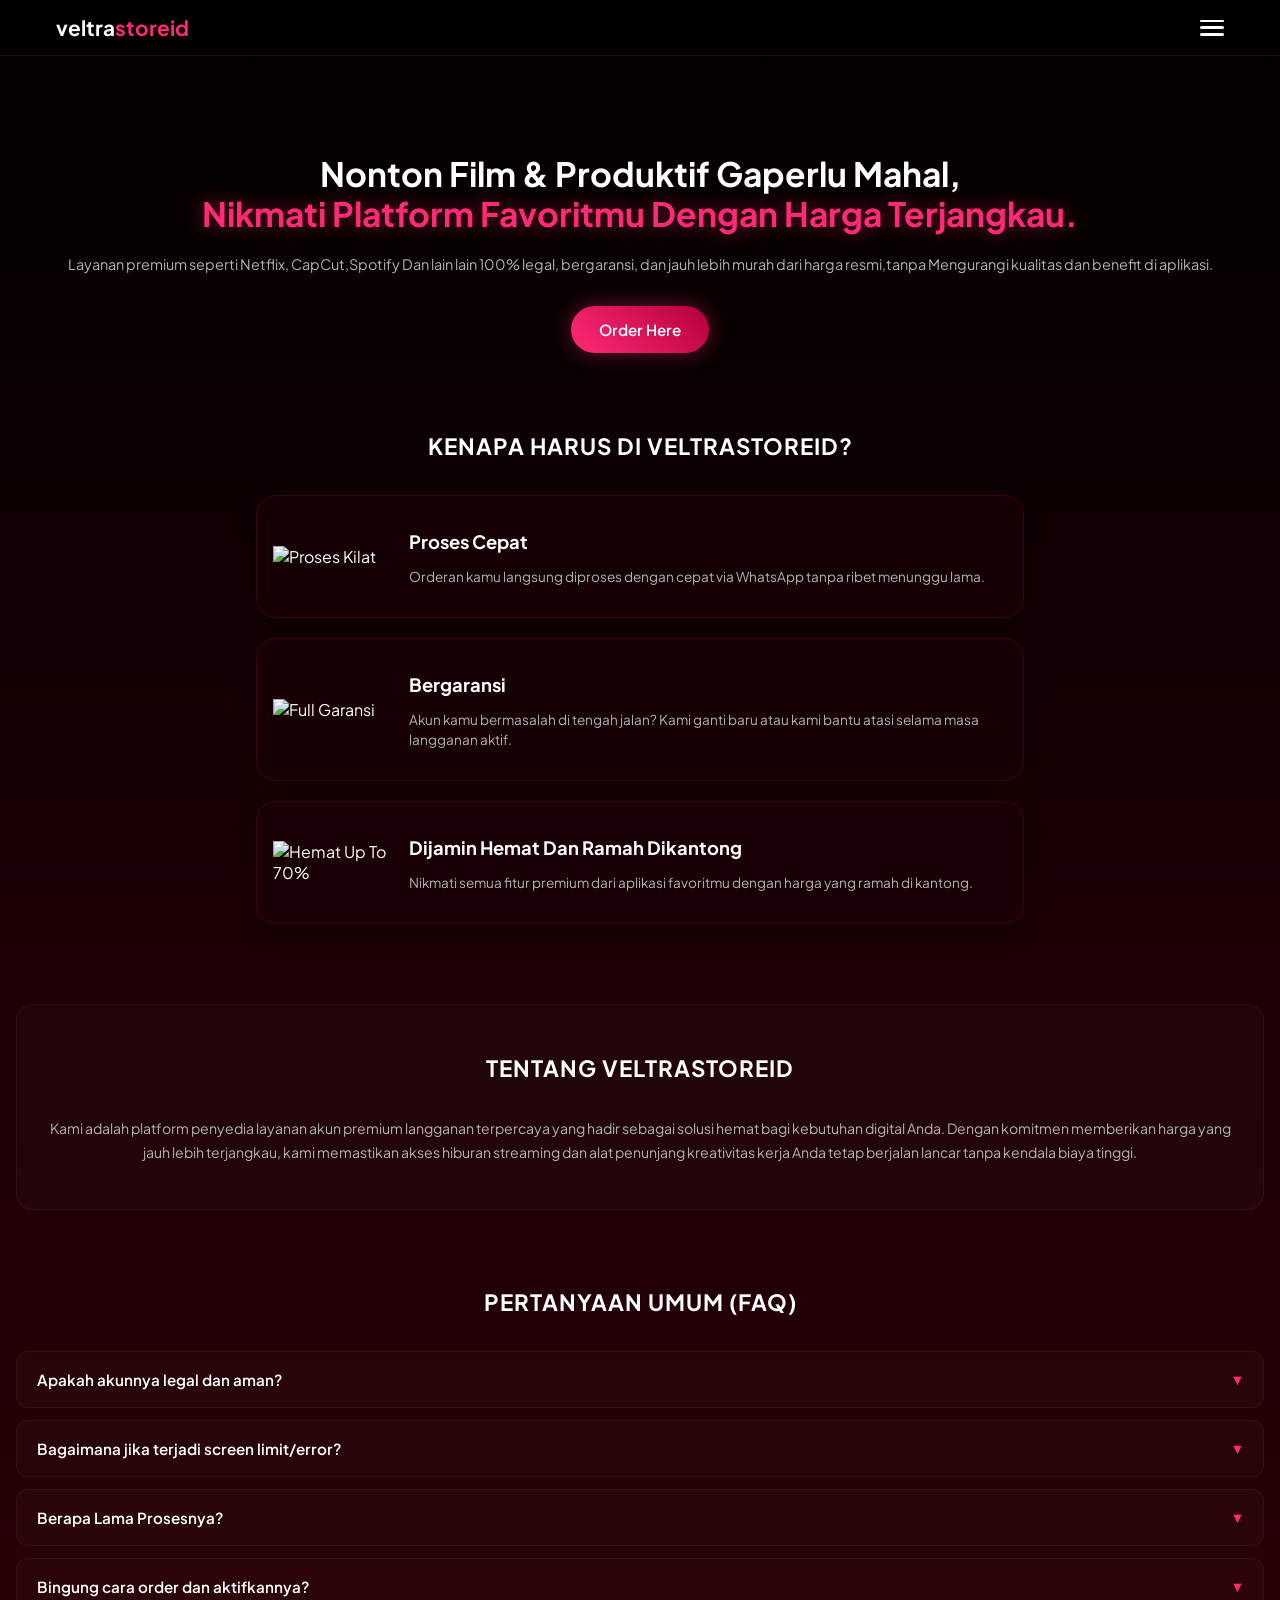
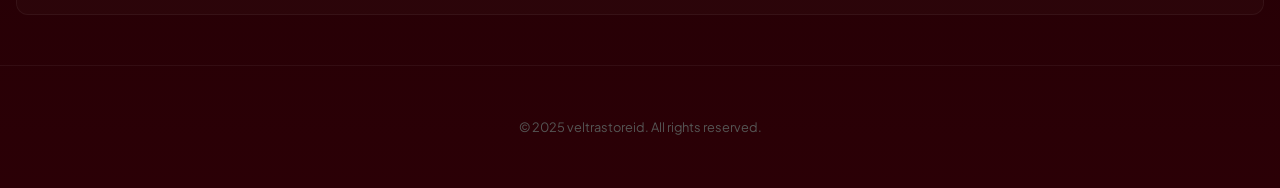
==== index.html @ 59dd5813 "Add anti-blank styles and update script version Added CSS styles to prevent blank elements and updat" ====
<!DOCTYPE html>
<html lang="id">
<head>
    <meta charset="UTF-8">
    <meta name="viewport" content="width=device-width, initial-scale=1.0, maximum-scale=1.0, user-scalable=no">
    <title>Veltrastoreid - Layanan Premium Terjangkau</title>
    <!-- Font Modern -->
    <link rel="preconnect" href="https://fonts.googleapis.com">
    <link rel="preconnect" href="https://fonts.gstatic.com" crossorigin>
    <link href="https://fonts.googleapis.com/css2?family=Plus+Jakarta+Sans:wght@400;600;700&display=swap" rel="stylesheet">
    <link rel="stylesheet" href="style.css">
<style>
    /* ANTI BLANK PERMANEN */
    .scroll-reveal, .fade-in, .fade-up {
        opacity: 1 !important;
        transform: none !important;
        visibility: visible !important;
    }
</style>
</head>
<body>

    <!-- NAVBAR -->
    <nav class="navbar">
        <div class="nav-container">
            <a href="index.html" class="logo">veltra<span>storeid</span></a>
            
            <!-- Tombol Hamburger 3 Garis -->
            <div class="hamburger click-target" id="hamburgerMenu">
                <span></span>
                <span></span>
                <span></span>
            </div>
            
            <!-- Menu Dropdown CS (Kecil/Compact Melayang di Kanan) -->
            <div class="nav-dropdown-compact" id="navDropdown">
                <a href="https://wa.me/6285166497792" target="_blank" class="btn-compact wa click-target">
                    <svg viewBox="0 0 24 24"><path d="M.057 24l1.687-6.163c-1.041-1.804-1.588-3.849-1.587-5.946C.06 5.348 5.397.01 12.008.01c3.202.001 6.212 1.246 8.477 3.514 2.266 2.268 3.507 5.28 3.505 8.484-.004 6.657-5.34 11.997-11.953 11.997-2.005-.001-3.973-.502-5.713-1.457L0 24zm6.59-4.846c1.6.95 3.498 1.451 5.438 1.453 5.494 0 9.961-4.47 9.964-9.97.001-2.665-1.033-5.171-2.913-7.054C17.256 1.749 14.748 .713 12.004.713 6.507.713 2.04 5.183 2.038 10.684c-.001 1.992.521 3.941 1.512 5.669l-.976 3.564 3.654-.959zm11.751-7.7c-.295-.149-1.748-.865-2.013-.962-.266-.096-.459-.145-.653.149-.193.295-.749.962-.918 1.156-.17.193-.339.216-.634.068-.295-.149-1.247-.459-2.376-1.466-.879-.785-1.472-1.753-1.644-2.049-.173-.296-.018-.456.13-.603.133-.132.295-.346.443-.519.147-.173.197-.296.296-.494.099-.198.05-.371-.025-.519-.074-.149-.653-1.574-.894-2.152-.235-.565-.475-.489-.653-.498-.168-.008-.362-.01-.555-.01-.193 0-.507.072-.772.361-.266.295-1.014.992-1.014 2.422 0 1.43 1.039 2.816 1.185 3.014.147.198 2.046 3.125 4.957 4.381.692.299 1.233.478 1.654.612.697.222 1.332.19 1.833.115.559-.083 1.748-.713 1.992-1.402.244-.689.244-1.279.172-1.402-.072-.123-.266-.197-.561-.346z"/></svg>
                    WhatsApp
                </a>
                <a href="https://www.instagram.com/veltrastoreid?igsh=MWxraDlvbjBsdXlrOA==" target="_blank" class="btn-compact ig click-target">
                    <svg viewBox="0 0 24 24"><path d="M12 2.163c3.204 0 3.584.012 4.85.07 3.252.148 4.771 1.691 4.919 4.919.058 1.265.069 1.645.069 4.849 0 3.205-.012 3.584-.069 4.849-.149 3.225-1.664 4.771-4.919 4.919-1.266.058-1.644.07-4.85.07-3.204 0-3.584-.012-4.849-.07-3.26-.149-4.771-1.699-4.919-4.92-.058-1.265-.07-1.644-.07-4.849 0-3.204.013-3.583.07-4.849.149-3.227 1.664-4.771 4.919-4.919 1.266-.057 1.645-.069 4.849-.069zM12 0C8.741 0 8.333.014 7.053.072 2.695.272.273 2.69.073 7.051.014 8.333 0 8.741 0 12c0 3.259.014 3.668.072 4.948.2 4.358 2.618 6.78 6.98 6.98 1.281.058 1.689.072 4.948.072 3.259 0 3.668-.014 4.948-.072 4.354-.2 6.782-2.618 6.979-6.98.059-1.28.073-1.689.073-4.948 0-3.259-.014-3.667-.072-4.947-.196-4.354-2.617-6.78-6.979-6.98C15.668.014 15.259 0 12 0zm0 5.838a6.162 6.162 0 100 12.324 6.162 6.162 0 000-12.324zM12 16a4 4 0 110-8 4 4 0 010 8zm6.406-11.845a1.44 1.44 0 100 2.881 1.44 1.44 0 000-2.881z"/></svg>
                    Instagram
                </a>
            </div>
        </div>
    </nav>

    <!-- HERO SECTION -->
    <header class="hero">
        <div class="hero-content">
            <h1 class="fade-in">Nonton Film & Produktif Gaperlu Mahal, <br><span>Nikmati Platform Favoritmu Dengan Harga Terjangkau.</span></h1>
            <p class="fade-in delay-1">Layanan premium seperti Netflix, CapCut,Spotify Dan lain lain 100% legal, bergaransi, dan jauh lebih murah dari harga resmi,tanpa Mengurangi kualitas dan benefit di aplikasi.</p>
            <a href="produk.html" class="btn-main click-target fade-in delay-2">Order Here</a>
        </div>
    </header>

    <!-- KEUNGGULAN SECTION -->
    <section id="keunggulan" class="features">
        <h2 class="section-title scroll-reveal reveal-top">Kenapa Harus di Veltrastoreid?</h2>
        <div class="features-grid">
            
            <!-- Card 1 (Proses Cepat) -->
            <div class="feature-card click-target scroll-reveal reveal-left">
                <div class="chibi-image">
                    <img src="https://i.ibb.co.com/1tBwycbR/30b09a5f-5f31-490d-9d8d-94c8f3c0b8ba-removalai-preview.png" alt="Proses Kilat">
                </div>
                <div class="card-text">
                    <h3>Proses Cepat</h3>
                    <p>Orderan kamu langsung diproses dengan cepat via WhatsApp tanpa ribet menunggu lama.</p>
                </div>
            </div>

            <!-- Card 2 (Full Garansi) -->
            <div class="feature-card click-target scroll-reveal reveal-bottom">
                <div class="chibi-image">
                    <img src="https://i.ibb.co.com/0VcyVdDN/3d8bb647-573c-45cb-8515-5fc93319915c-removalai-preview.png" alt="Full Garansi">
                </div>
                <div class="card-text">
                    <h3>Bergaransi</h3>
                    <p>Akun kamu bermasalah di tengah jalan? Kami ganti baru atau kami bantu atasi selama masa langganan aktif.</p>
                </div>
            </div>

            <!-- Card 3 (Hemat) -->
            <div class="feature-card click-target scroll-reveal reveal-right">
                <div class="chibi-image">
                    <img src="https://i.ibb.co.com/dJX0DbKF/47b8770c-7f03-49d0-a791-cc8307ee0be7-removalai-preview.png" alt="Hemat Up To 70%">
                </div>
                <div class="card-text">
                    <h3>Dijamin Hemat Dan Ramah Dikantong</h3>
                    <p>Nikmati semua fitur premium dari aplikasi favoritmu dengan harga yang ramah di kantong.</p>
                </div>
            </div>

        </div>
    </section>

    <!-- TENTANG KAMI SECTION -->
    <section id="tentang" class="about-section scroll-reveal reveal-bottom">
        <div class="about-card">
            <h2 class="section-title">Tentang Veltrastoreid</h2>
            <p>Kami adalah platform penyedia layanan akun premium langganan terpercaya yang hadir sebagai solusi hemat bagi kebutuhan digital Anda. Dengan komitmen memberikan harga yang jauh lebih terjangkau, kami memastikan akses hiburan streaming dan alat penunjang kreativitas kerja Anda tetap berjalan lancar tanpa kendala biaya tinggi.</p>
        </div>
    </section>

    <!-- FAQ SECTION -->
    <section id="faq" class="faq-section">
        <h2 class="section-title scroll-reveal reveal-top">Pertanyaan Umum (FAQ)</h2>
        <div class="faq-container">
            
            <!-- FAQ 1 -->
            <div class="faq-item click-target scroll-reveal reveal-left">
                <div class="faq-question">
                    <span>Apakah akunnya legal dan aman?</span>
                    <span class="arrow">▼</span>
                </div>
                <div class="faq-answer">
                    <p>Ya, semua akun yang kami jual 100% legal, resmi, dan aman digunakan pada semua jenis perangkat kamu.</p>
                </div>
            </div>

            <!-- FAQ 2 -->
            <div class="faq-item click-target scroll-reveal reveal-right">
                <div class="faq-question">
                    <span>Bagaimana jika terjadi screen limit/error?</span>
                    <span class="arrow">▼</span>
                </div>
                <div class="faq-answer">
                    <p>Kamu tinggal hubungi CS via WhatsApp kami, tim kami akan langsung merespon untuk memperbaiki atau memberikan opsi ganti akun baru.</p>
                </div>
            </div>

            <!-- FAQ 3 (TAMBAHAN BARU) -->
            <div class="faq-item click-target scroll-reveal reveal-left">
                <div class="faq-question">
                    <span>Berapa Lama Prosesnya?</span>
                    <span class="arrow">▼</span>
                </div>
                <div class="faq-answer">
                    <p>Proses orderan sangat cepat, biasanya hanya memakan waktu 1-10 menit saja setelah pembayaran terkonfirmasi oleh admin kami.</p>
                </div>
            </div>

            <!-- FAQ 4 (TAMBAHAN BARU) -->
            <div class="faq-item click-target scroll-reveal reveal-right">
                <div class="faq-question">
                    <span>Bingung cara order dan aktifkannya?</span>
                    <span class="arrow">▼</span>
                </div>
                <div class="faq-answer">
                    <p>tenang akan kami bantu ajarkan cara login sampai kamu bisa nikmatin aplikasinya dengan lancar.</p>
                </div>
            </div>

        </div>
    </section>


    <!-- FOOTER -->
    <footer>
        <p>&copy; 2025 veltrastoreid. All rights reserved.</p>
    </footer>

    <script type="module" src="app.js?v=100"></script>

</body>
</html>
---- style.css ----
/* RESET STANDAR & PENGUNCI LAYAR HP */
html, body {
    margin: 0;
    padding: 0;
    width: 100%;
    max-width: 100%;
    overflow-x: hidden; 
    position: relative;
    box-sizing: border-box;
    font-family: 'Plus Jakarta Sans', sans-serif;
    scroll-behavior: smooth;
    -webkit-tap-highlight-color: transparent;
}

* {
    box-sizing: inherit;
}

body {
    background: linear-gradient(to bottom, #000000 0%, #1a0004 50%, #2b0006 100%);
    color: #ffffff;
    min-height: 100vh;
}

/* NAVBAR */
.navbar {
    position: fixed;
    top: 0;
    left: 0;
    width: 100%;
    z-index: 1000;
    background: rgba(0, 0, 0, 0.8);
    backdrop-filter: blur(12px);
    -webkit-backdrop-filter: blur(12px);
    border-bottom: 1px solid rgba(255, 42, 117, 0.15);
}

.nav-container {
    width: 100%;
    max-width: 1200px;
    margin: 0 auto;
    padding: 14px 16px;
    display: flex;
    justify-content: space-between;
    align-items: center;
    position: relative;
}

.logo {
    font-size: 1.3rem;
    font-weight: 700;
    color: #ffffff;
    text-decoration: none;
    text-transform: lowercase;
}

.logo span {
    color: #ff2a75;
}

/* TOMBOL HAMBURGER */
.hamburger {
    display: flex;
    flex-direction: column;
    justify-content: space-between;
    width: 24px;
    height: 16px;
    cursor: pointer;
}

.hamburger span {
    display: block;
    width: 100%;
    height: 2.5px;
    background-color: #ffffff;
    border-radius: 2px;
    transition: transform 0.3s ease, opacity 0.3s ease, background-color 0.3s ease;
}

.hamburger.active span:nth-child(1) {
    transform: translateY(6.5px) rotate(45deg);
    background-color: #ff2a75;
}

.hamburger.active span:nth-child(2) {
    opacity: 0;
}

.hamburger.active span:nth-child(3) {
    transform: translateY(-6.5px) rotate(-45deg);
    background-color: #ff2a75;
}

/* MENU COMPACT */
.nav-dropdown-compact {
    position: absolute;
    top: 55px; 
    right: 16px;
    background: rgba(20, 0, 5, 0.95);
    backdrop-filter: blur(8px);
    border: 1px solid rgba(255, 42, 117, 0.3);
    border-radius: 12px;
    padding: 12px;
    display: flex;
    flex-direction: column;
    gap: 10px;
    min-width: 150px;
    box-shadow: 0 10px 25px rgba(0, 0, 0, 0.5);
    opacity: 0;
    visibility: hidden;
    transform: translateY(-10px);
    transition: all 0.3s cubic-bezier(0.25, 1, 0.5, 1);
}

.nav-dropdown-compact.open {
    opacity: 1;
    visibility: visible;
    transform: translateY(0);
}

.btn-compact {
    display: flex;
    align-items: center;
    gap: 8px;
    padding: 10px 12px;
    border-radius: 8px;
    color: white;
    text-decoration: none;
    font-size: 0.85rem;
    font-weight: 700;
}

.btn-compact svg { width: 16px; height: 16px; fill: currentColor; }
.btn-compact.wa { background: #25d366; }
.btn-compact.ig { background: linear-gradient(45deg, #f09433 0%, #e6683c 25%, #dc2743 50%, #cc2366 75%, #bc1888 100%); }

/* KLIK EFEK */
.click-target {
    transition: transform 0.1s cubic-bezier(0.175, 0.885, 0.32, 1.275);
}
.click-target:active {
    transform: scale(0.95) !important;
}

/* HERO SECTION */
.hero {
    padding: 130px 20px 40px 20px;
    text-align: center;
    width: 100%;
}

.hero h1 {
    font-size: 2.1rem;
    line-height: 1.2;
    margin-bottom: 20px;
}

.hero h1 span {
    color: #ff2a75;
    text-shadow: 0 0 20px rgba(255, 42, 117, 0.5);
}

.hero p {
    color: #b3b3b3;
    font-size: 0.9rem;
    line-height: 1.6;
    margin-bottom: 30px;
}

.btn-main {
    display: inline-block;
    background: linear-gradient(45deg, #ff2a75, #b3003b);
    color: white;
    padding: 14px 28px;
    border-radius: 30px;
    text-decoration: none;
    font-weight: 600;
    font-size: 0.95rem;
    box-shadow: 0 0 20px rgba(255, 42, 117, 0.4);
    animation: pulse 2s infinite;
}

/* ========================================================
   REVISI CARD (GAMBAR TERKUNCI UKURANNYA KIRI-KANAN RAPI) 
   ======================================================== */
.features {
    padding: 20px 16px 40px 16px;
    width: 100%;
    max-width: 800px;
    margin: 0 auto;
}

.section-title {
    text-align: center;
    font-size: 1.4rem;
    margin-bottom: 35px;
    text-transform: uppercase;
    letter-spacing: 1px;
}

.features-grid {
    display: flex;
    flex-direction: column;
    gap: 20px;
    width: 100%;
}

.feature-card {
    background: rgba(25, 0, 5, 0.6); 
    border: 1px solid rgba(255, 42, 117, 0.15);
    border-radius: 20px;
    padding: 16px;
    display: flex;
    flex-direction: row !important; /* Paksa posisi tetap kiri-kanan walau layar kecil */
    align-items: center;
    justify-content: flex-start;
    gap: 16px; 
    box-shadow: 0 8px 20px rgba(0, 0, 0, 0.3);
    width: 100%;
}

/* Kunci ukuran gambar agar tidak membesar / memenuhi layar */
.chibi-image {
    width: 120px; 
    min-width: 120px; /* Cegah mengecil */
    flex-shrink: 0; /* Pastikan ruang gambar tidak direbut teks */
    display: flex;
    align-items: center;
    justify-content: center;
}

.chibi-image img {
    width: 100%;
    height: auto;
    max-height: 140px; /* Batasi maksimal tinggi gambar */
    object-fit: contain; 
}

/* Teks mengisi sisa ruang di sebelah kanan */
.card-text {
    flex: 1;
    text-align: left; 
}

.card-text h3 {
    font-size: 1.15rem;
    margin-bottom: 6px;
    color: #ffffff;
}

.card-text p {
    color: #b3b3b3;
    font-size: 0.85rem;
    line-height: 1.5;
}

/* TENTANG KAMI SECTION */
.about-section {
    padding: 40px 16px;
    width: 100%;
}

.about-card {
    background: rgba(255, 255, 255, 0.02);
    border: 1px solid rgba(255, 255, 255, 0.05);
    padding: 30px 20px;
    border-radius: 16px;
    text-align: center;
}

.about-card p {
    color: #b3b3b3;
    font-size: 0.88rem;
    line-height: 1.7;
}

/* FAQ SECTION */
.faq-section {
    padding: 20px 16px 50px 16px;
    width: 100%;
}

.faq-container {
    display: flex;
    flex-direction: column;
    gap: 12px;
}

.faq-item {
    background: rgba(255, 255, 255, 0.02);
    border: 1px solid rgba(255, 255, 255, 0.05);
    border-radius: 12px;
    overflow: hidden;
}

.faq-question {
    padding: 18px 20px;
    display: flex;
    justify-content: space-between;
    align-items: center;
    font-weight: 600;
    font-size: 0.95rem;
}

.faq-question .arrow {
    font-size: 0.7rem;
    color: #ff2a75;
    transition: transform 0.3s ease;
}

.faq-answer {
    max-height: 0;
    overflow: hidden;
    transition: max-height 0.3s ease-out;
}

.faq-answer p {
    padding: 0 20px 18px 20px;
    color: #b3b3b3;
    font-size: 0.88rem;
    line-height: 1.5;
}

.faq-item.active-faq .faq-answer {
    max-height: 200px;
}

.faq-item.active-faq .arrow {
    transform: rotate(180deg);
}

/* FOOTER */
footer {
    text-align: center;
    padding: 40px 20px;
    color: #555555;
    font-size: 0.8rem;
    border-top: 1px solid rgba(255, 255, 255, 0.05);
}

/* ANIMASI PULSE */
@keyframes pulse {
    0% { box-shadow: 0 0 0 0 rgba(255, 42, 117, 0.4); }
    70% { box-shadow: 0 0 0 12px rgba(255, 42, 117, 0); }
    100% { box-shadow: 0 0 0 0 rgba(255, 42, 117, 0); }
}

/* FADE IN HERO */
.fade-in {
    animation: fadeInUp 0.8s ease forwards;
    opacity: 0;
    transform: translateY(20px);
}
.delay-1 { animation-delay: 0.15s; }
.delay-2 { animation-delay: 0.3s; }

@keyframes fadeInUp {
    to { opacity: 1; transform: translateY(0); }
}

/* SISTEM REVEAL ANIMASI GESER */
.scroll-reveal {
    opacity: 0;
    transition: opacity 0.5s cubic-bezier(0.25, 1, 0.5, 1), transform 0.5s cubic-bezier(0.25, 1, 0.5, 1);
    will-change: transform, opacity;
}

.reveal-left { transform: translateX(-40px); }
.reveal-right { transform: translateX(40px); }
.reveal-bottom { transform: translateY(40px); }
.reveal-top { transform: translateY(-40px); }

.scroll-reveal.appear {
    opacity: 1;
    transform: translate(0, 0);
}

/* ========================================================
   RESPONSIVITAS UNTUK HP DENGAN LAYAR SANGAT KECIL
   ======================================================== */
@media (max-width: 480px) {
    .feature-card {
        padding: 14px 12px;
        gap: 12px; /* Rapatkan sedikit ruang antar foto dan teks */
    }
    
    .chibi-image {
        width: 100px; /* Foto sedikit dikecilkan di HP */
        min-width: 100px;
    }

    .card-text h3 {
        font-size: 1.05rem; /* Judul sedikit disesuaikan */
    }
    
    .card-text p {
        font-size: 0.8rem; /* Teks disesuaikan agar tidak sumpek */
    }
}
/* ========================================================
   CSS BARU KHUSUS HALAMAN PRODUK (PRODUK.HTML)
   ======================================================== */

.produk-page { padding-top: 80px; }

/* HEADER KATALOG */
.katalog-header { text-align: center; padding: 20px 16px 10px 16px; }
.katalog-header h1 { font-size: 1.8rem; color: #ff2a75; text-transform: uppercase; letter-spacing: 1px; }
.katalog-header p { color: #b3b3b3; font-size: 0.9rem; margin-top: 5px; }

/* SEARCH BAR */
.filter-section { padding: 16px; max-width: 800px; margin: 0 auto; }
.search-box { 
    background: rgba(255, 255, 255, 0.05); 
    border: 1px solid rgba(255, 42, 117, 0.3);
    border-radius: 30px; display: flex; align-items: center; 
    padding: 10px 16px; margin-bottom: 15px; 
    transition: box-shadow 0.3s;
}
.search-box:focus-within { box-shadow: 0 0 15px rgba(255, 42, 117, 0.4); }
.search-icon { margin-right: 10px; font-size: 1rem; }
.search-box input {
    background: transparent; border: none; color: white;
    width: 100%; outline: none; font-size: 0.95rem; font-family: inherit;
}

/* CATEGORY PILLS (GESER HORIZONTAL) */
.category-pills {
    display: flex; gap: 10px; overflow-x: auto; 
    padding-bottom: 5px; 
    -ms-overflow-style: none; scrollbar-width: none; 
}
.category-pills::-webkit-scrollbar { display: none; }
.pill {
    background: rgba(255, 255, 255, 0.05); border: 1px solid rgba(255, 255, 255, 0.1);
    color: #b3b3b3; padding: 8px 16px; border-radius: 20px;
    white-space: nowrap; font-size: 0.85rem; font-weight: 600; cursor: pointer;
}
.pill.active { background: #ff2a75; color: white; border-color: #ff2a75; }

/* PRODUCT GRID (2 KOLOM RAPI) */
.product-container { padding: 10px 16px 50px 16px; max-width: 800px; margin: 0 auto; }
.product-grid { display: grid; grid-template-columns: repeat(2, 1fr); gap: 12px; }

/* KARTU PRODUK */
.product-card {
    background: rgba(20, 0, 5, 0.6);
    border: 1px solid rgba(255, 42, 117, 0.15);
    border-radius: 16px; padding: 16px 12px;
    display: flex; flex-direction: column; align-items: center; text-align: center;
    box-shadow: 0 4px 15px rgba(0,0,0,0.3);
}
.product-logo {
    width: 60px; height: 60px; object-fit: contain;
    margin-bottom: 12px; border-radius: 12px;
}
.product-card h3 { font-size: 1rem; margin-bottom: 8px; color: white; }
.price { font-size: 0.85rem; font-weight: 700; color: #ff2a75; margin-bottom: 12px; }
.btn-pilih {
    background: rgba(255, 42, 117, 0.15); color: #ff2a75;
    border: 1px solid #ff2a75; border-radius: 8px;
    padding: 8px 12px; font-size: 0.8rem; font-weight: 600; width: 100%;
}

/* POP-UP MODAL CHECKOUT */
.modal-overlay {
    position: fixed; top: 0; left: 0; width: 100%; height: 100%;
    background: rgba(0, 0, 0, 0.7); backdrop-filter: blur(5px);
    z-index: 2000; display: flex; align-items: flex-end;
    opacity: 0; visibility: hidden; transition: all 0.3s ease;
}
.modal-overlay.show { opacity: 1; visibility: visible; }
.modal-content {
    background: #1a0004; width: 100%; max-height: 85vh;
    border-radius: 24px 24px 0 0; padding: 24px 20px;
    border-top: 1px solid #ff2a75; overflow-y: auto;
    transform: translateY(100%); transition: transform 0.4s cubic-bezier(0.2, 0.8, 0.2, 1);
}
.modal-overlay.show .modal-content { transform: translateY(0); }

.modal-header { display: flex; justify-content: space-between; align-items: center; margin-bottom: 20px; border-bottom: 1px solid rgba(255, 255, 255, 0.1); padding-bottom: 15px; }
.modal-header h3 { font-size: 1.2rem; color: #ff2a75; }
.close-modal { font-size: 1.8rem; line-height: 1; cursor: pointer; color: #b3b3b3; }

.form-group { margin-bottom: 20px; }
.form-group label { display: block; font-size: 0.9rem; font-weight: 600; margin-bottom: 10px; color: white; }

/* VARIAN LIST (MODAL) */
.variant-list { display: flex; flex-direction: column; gap: 10px; }
.variant-card {
    display: flex; justify-content: space-between; align-items: center;
    background: rgba(255, 255, 255, 0.05); border: 1px solid rgba(255, 255, 255, 0.1);
    padding: 12px 16px; border-radius: 12px; cursor: pointer; transition: all 0.2s;
}
.variant-card:has(input:checked) { background: rgba(255, 42, 117, 0.1); border-color: #ff2a75; }
.variant-card input { display: none; }
.variant-name { font-size: 0.85rem; color: #b3b3b3; }
.variant-price { font-size: 0.85rem; font-weight: 700; color: white; }
.variant-card:has(input:checked) .variant-name, .variant-card:has(input:checked) .variant-price { color: #ff2a75; }

/* PAYMENT LOGO (MODAL) */
.payment-grid { display: grid; grid-template-columns: repeat(3, 1fr); gap: 10px; }
.payment-card {
    display: flex; flex-direction: column; align-items: center; justify-content: center; gap: 6px;
    background: rgba(255, 255, 255, 0.05); border: 1px solid rgba(255, 255, 255, 0.1);
    padding: 10px; border-radius: 12px; cursor: pointer;
}
.payment-card img { width: 35px; height: 35px; object-fit: contain; border-radius: 6px; }
.payment-card:has(input:checked) { background: rgba(255, 42, 117, 0.1); border-color: #ff2a75; }
.payment-card input { display: none; }
.pay-name { font-size: 0.75rem; color: #b3b3b3; font-weight: 600; }
.payment-card:has(input:checked) .pay-name { color: #ff2a75; }

.btn-checkout {
    background: #ff2a75; color: white; width: 100%; border: none;
    padding: 14px; border-radius: 12px; font-size: 1rem; font-weight: 700;
    margin-top: 10px; box-shadow: 0 4px 15px rgba(255, 42, 117, 0.4);
}
/* KOTAK INFO CARA ORDER (DI DALAM MODAL) */
.info-order-box {
    background: rgba(255, 42, 117, 0.08);
    border: 1px solid rgba(255, 42, 117, 0.25);
    border-radius: 12px;
    padding: 14px 16px;
    margin-bottom: 20px;
}
.info-order-box h4 {
    color: #ff2a75;
    font-size: 0.95rem;
    margin-bottom: 8px;
    display: flex;
    align-items: center;
    gap: 6px;
}
.info-order-box ol {
    margin-left: 18px;
    color: #b3b3b3;
    font-size: 0.85rem;
    line-height: 1.6;
}
.info-order-box ol li b {
    color: #ffffff;
}
/* =========================================
   PERBAIKAN POSISI TEKS & LOGO PEMBAYARAN
   ========================================= */
.payment-grid { 
    display: grid; 
    grid-template-columns: repeat(3, 1fr); 
    gap: 10px; 
}

.payment-card {
    display: flex !important; 
    flex-direction: row !important; /* Buat logo dan teks menyamping */
    align-items: center !important; /* Sejajarkan rata tengah vertikal */
    justify-content: center !important; /* Posisikan ke tengah kotak */
    gap: 8px !important; /* Jarak antara logo dan teks */
    background: rgba(255, 255, 255, 0.05); 
    border: 1px solid rgba(255, 255, 255, 0.1);
    padding: 10px 5px !important; 
    border-radius: 12px; 
    cursor: pointer;
}

.payment-card img { 
    width: 28px !important; 
    height: 28px !important; 
    object-fit: contain; 
    border-radius: 4px; 
    margin: 0 !important; /* Hilangkan margin bawaan */
}

.pay-name { 
    font-size: 0.8rem !important; 
    color: #b3b3b3; 
    font-weight: 600; 
    margin: 0 !important;
    line-height: 1 !important; /* Merapikan tinggi teks */
}

/* Jika layar HP terlalu kecil, otomatis ubah jadi 2 kolom agar tidak sempit */
@media (max-width: 400px) {
    .payment-grid { 
        grid-template-columns: repeat(2, 1fr) !important; 
    }
}
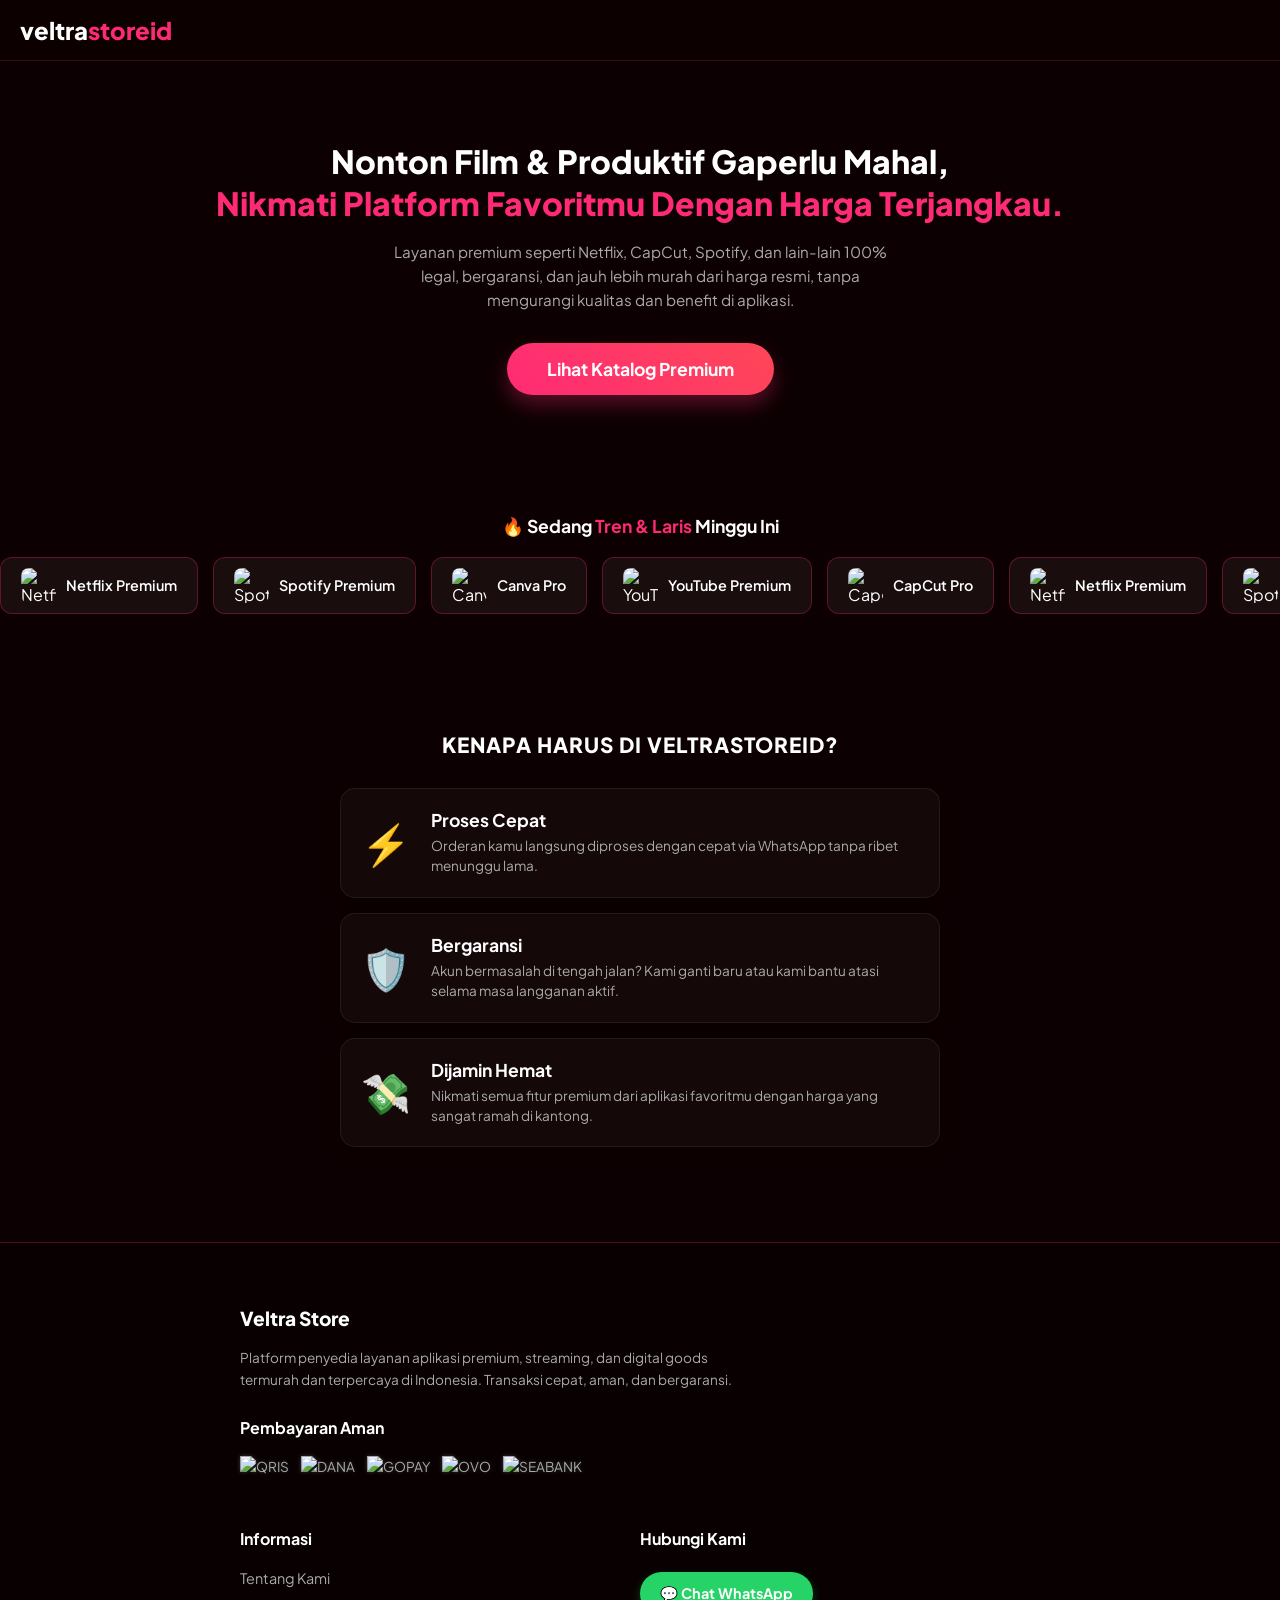
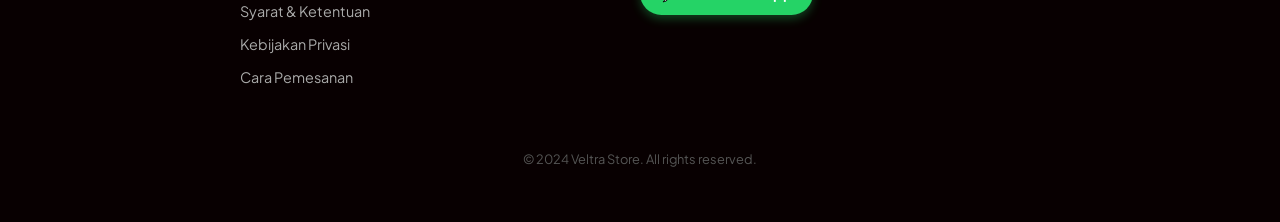
==== commit 1ed265cb: "Revamp homepage layout and styles for Veltra Store Updated the HTML structure and styles for the Vel" ====
--- a/index.html
+++ b/index.html
@@ -2,167 +2,182 @@
 <html lang="id">
 <head>
     <meta charset="UTF-8">
-    <meta name="viewport" content="width=device-width, initial-scale=1.0, maximum-scale=1.0, user-scalable=no">
-    <title>Veltrastoreid - Layanan Premium Terjangkau</title>
-    <!-- Font Modern -->
-    <link rel="preconnect" href="https://fonts.googleapis.com">
-    <link rel="preconnect" href="https://fonts.gstatic.com" crossorigin>
-    <link href="https://fonts.googleapis.com/css2?family=Plus+Jakarta+Sans:wght@400;600;700&display=swap" rel="stylesheet">
-    <link rel="stylesheet" href="style.css">
-<style>
-    /* ANTI BLANK PERMANEN */
-    .scroll-reveal, .fade-in, .fade-up {
-        opacity: 1 !important;
-        transform: none !important;
-        visibility: visible !important;
-    }
-</style>
+    <meta name="viewport" content="width=device-width, initial-scale=1.0">
+    <title>Veltra Store - Layanan Premium Termurah</title>
+    <link href="https://fonts.googleapis.com/css2?family=Plus+Jakarta+Sans:wght@400;600;700;800&display=swap" rel="stylesheet">
+    <style>
+        /* BASE STYLE */
+        body { background-color: #0d0002; color: #fff; font-family: 'Plus Jakarta Sans', sans-serif; margin: 0; padding: 0; overflow-x: hidden; }
+        
+        /* HEADER (Sama seperti halaman lain) */
+        .header-main { background: rgba(13, 0, 2, 0.8); padding: 15px 20px; display: flex; justify-content: space-between; align-items: center; position: fixed; top: 0; width: 100%; box-sizing: border-box; z-index: 1000; backdrop-filter: blur(10px); border-bottom: 1px solid rgba(255,42,117,0.2); }
+        .logo-text { font-size: 1.5rem; font-weight: 800; color: #fff; margin: 0; }
+        .logo-text span { color: #ff2a75; }
+
+        /* HERO SECTION */
+        .hero { padding: 120px 20px 60px 20px; text-align: center; }
+        .hero h1 { font-size: 2rem; margin-bottom: 15px; line-height: 1.3; font-weight: 800; }
+        .hero h1 span { color: #ff2a75; }
+        .hero p { color: #aaa; font-size: 0.95rem; margin-bottom: 30px; line-height: 1.6; max-width: 500px; margin-left: auto; margin-right: auto; }
+        .btn-order { background: linear-gradient(45deg, #ff2a75, #ff4757); color: white; border: none; padding: 15px 40px; border-radius: 30px; font-weight: bold; font-size: 1.1rem; cursor: pointer; text-decoration: none; display: inline-block; box-shadow: 0 10px 20px rgba(255, 42, 117, 0.3); transition: 0.3s; }
+        .btn-order:hover { transform: translateY(-3px); box-shadow: 0 15px 25px rgba(255, 42, 117, 0.5); }
+
+        /* ANIMASI SCROLL MENU POPULER */
+        .hot-apps-section { margin: 40px 0; padding: 20px 0; overflow: hidden; position: relative; }
+        .hot-apps-title { text-align: center; font-size: 1.1rem; font-weight: 700; color: #fff; margin-bottom: 20px; }
+        .hot-apps-title span { color: #ff2a75; }
+        .marquee-wrapper { display: flex; width: max-content; animation: scroll-left 20s linear infinite; }
+        .marquee-wrapper:hover { animation-play-state: paused; }
+        .hot-card { background: rgba(255,255,255,0.05); border: 1px solid rgba(255,42,117,0.3); padding: 10px 20px; border-radius: 12px; display: flex; align-items: center; gap: 10px; margin-right: 15px; cursor: pointer; transition: 0.3s; }
+        .hot-card:hover { border-color: #ff2a75; background: rgba(255,42,117,0.1); }
+        .hot-card img { width: 35px; height: 35px; border-radius: 8px; object-fit: cover; }
+        .hot-card span { font-weight: 600; font-size: 0.9rem; white-space: nowrap; }
+
+        @keyframes scroll-left { 0% { transform: translateX(0); } 100% { transform: translateX(-50%); } }
+
+        /* FEATURES (Proses Cepat dll) */
+        .features { padding: 40px 20px; max-width: 600px; margin: 0 auto; }
+        .features-title { text-align: center; font-size: 1.3rem; font-weight: 800; margin-bottom: 30px; text-transform: uppercase; letter-spacing: 1px; }
+        .feature-card { background: rgba(255,255,255,0.03); border: 1px solid rgba(255,255,255,0.08); border-radius: 15px; padding: 20px; display: flex; align-items: center; gap: 20px; margin-bottom: 15px; box-shadow: 0 4px 15px rgba(0,0,0,0.2); }
+        .feature-icon { font-size: 2.5rem; }
+        .feature-text h3 { margin: 0 0 5px 0; font-size: 1.1rem; color: #fff; }
+        .feature-text p { margin: 0; font-size: 0.85rem; color: #aaa; line-height: 1.5; }
+
+        /* FOOTER LENGKAP */
+        .footer-new { margin-top: 40px; border-top: 1px solid rgba(255,42,117,0.3); padding: 40px 20px; font-size: 0.85rem; color: #aaa; line-height: 1.6; background: #080001; }
+        .footer-container { max-width: 800px; margin: 0 auto; }
+        .footer-new h3 { color: #fff; font-size: 1.2rem; margin-bottom: 10px; font-weight: 800; }
+        .footer-new h4 { color: #fff; font-size: 1rem; margin-top: 25px; margin-bottom: 15px; }
+        .footer-links { list-style: none; padding: 0; margin: 0; }
+        .footer-links li { margin-bottom: 10px; }
+        .footer-links a { color: #aaa; text-decoration: none; transition: 0.2s; font-size: 0.9rem; }
+        .footer-links a:hover { color: #ff2a75; padding-left: 5px; }
+        .pay-logos { display: flex; gap: 12px; flex-wrap: wrap; margin-top: 10px; align-items: center; }
+        .pay-logos img { height: 25px; object-fit: contain; filter: drop-shadow(0px 0px 2px rgba(255,255,255,0.2)); }
+        .btn-wa { display: inline-block; background: #25D366; color: #fff; padding: 10px 20px; border-radius: 25px; text-decoration: none; font-weight: bold; font-size: 0.9rem; margin-top: 5px; transition: 0.3s; box-shadow: 0 4px 10px rgba(37, 211, 102, 0.3); }
+        .btn-wa:hover { background: #20bd5a; transform: translateY(-2px); }
+
+        /* SISTEM ANIMASI MUNCUL (FADE & SCROLL) */
+        .scroll-reveal { opacity: 0; transform: translateY(30px); transition: all 0.8s ease-out; }
+        .scroll-reveal.active { opacity: 1; transform: translateY(0); }
+    </style>
 </head>
 <body>
 
-    <!-- NAVBAR -->
-    <nav class="navbar">
-        <div class="nav-container">
-            <a href="index.html" class="logo">veltra<span>storeid</span></a>
+    <!-- HEADER -->
+    <div class="header-main">
+        <h1 class="logo-text">veltra<span>storeid</span></h1>
+    </div>
+
+    <!-- HERO SECTION -->
+    <div class="hero scroll-reveal">
+        <h1>Nonton Film & Produktif Gaperlu Mahal,<br><span>Nikmati Platform Favoritmu Dengan Harga Terjangkau.</span></h1>
+        <p>Layanan premium seperti Netflix, CapCut, Spotify, dan lain-lain 100% legal, bergaransi, dan jauh lebih murah dari harga resmi, tanpa mengurangi kualitas dan benefit di aplikasi.</p>
+        <a href="produk.html" class="btn-order">Lihat Katalog Premium</a>
+    </div>
+
+    <!-- FITUR BARU: APLIKASI POPULER (ANIMASI JALAN) -->
+    <div class="hot-apps-section scroll-reveal">
+        <div class="hot-apps-title">🔥 Sedang <span>Tren & Laris</span> Minggu Ini</div>
+        
+        <!-- Marquee Berjalan -->
+        <div class="marquee-wrapper" onclick="window.location.href='produk.html'">
+            <!-- SET 1 -->
+            <div class="hot-card"><img src="https://upload.wikimedia.org/wikipedia/commons/thumb/0/08/Netflix_2015_logo.svg/799px-Netflix_2015_logo.svg.png" alt="Netflix"><span>Netflix Premium</span></div>
+            <div class="hot-card"><img src="https://upload.wikimedia.org/wikipedia/commons/thumb/1/19/Spotify_logo_without_text.svg/1024px-Spotify_logo_without_text.svg.png" alt="Spotify"><span>Spotify Premium</span></div>
+            <div class="hot-card"><img src="https://upload.wikimedia.org/wikipedia/commons/thumb/0/08/Canva_icon_2021.svg/600px-Canva_icon_2021.svg.png" alt="Canva"><span>Canva Pro</span></div>
+            <div class="hot-card"><img src="https://upload.wikimedia.org/wikipedia/commons/thumb/0/09/YouTube_full-color_icon_%282017%29.svg/1024px-YouTube_full-color_icon_%282017%29.svg.png" alt="YouTube"><span>YouTube Premium</span></div>
+            <div class="hot-card"><img src="https://play-lh.googleusercontent.com/yFzESoR5Y5-nJ4dOQEqp-Q_Uj4QcEwz8CkkRofXN9U9Kif8t4Y7yW5f8fXl9Fp6M4w" alt="Capcut"><span>CapCut Pro</span></div>
             
-            <!-- Tombol Hamburger 3 Garis -->
-            <div class="hamburger click-target" id="hamburgerMenu">
-                <span></span>
-                <span></span>
-                <span></span>
+            <!-- SET 2 (DIDUPLIKAT AGAR ANIMASI TIDAK PUTUS) -->
+            <div class="hot-card"><img src="https://upload.wikimedia.org/wikipedia/commons/thumb/0/08/Netflix_2015_logo.svg/799px-Netflix_2015_logo.svg.png" alt="Netflix"><span>Netflix Premium</span></div>
+            <div class="hot-card"><img src="https://upload.wikimedia.org/wikipedia/commons/thumb/1/19/Spotify_logo_without_text.svg/1024px-Spotify_logo_without_text.svg.png" alt="Spotify"><span>Spotify Premium</span></div>
+            <div class="hot-card"><img src="https://upload.wikimedia.org/wikipedia/commons/thumb/0/08/Canva_icon_2021.svg/600px-Canva_icon_2021.svg.png" alt="Canva"><span>Canva Pro</span></div>
+            <div class="hot-card"><img src="https://upload.wikimedia.org/wikipedia/commons/thumb/0/09/YouTube_full-color_icon_%282017%29.svg/1024px-YouTube_full-color_icon_%282017%29.svg.png" alt="YouTube"><span>YouTube Premium</span></div>
+            <div class="hot-card"><img src="https://play-lh.googleusercontent.com/yFzESoR5Y5-nJ4dOQEqp-Q_Uj4QcEwz8CkkRofXN9U9Kif8t4Y7yW5f8fXl9Fp6M4w" alt="Capcut"><span>CapCut Pro</span></div>
+        </div>
+    </div>
+
+    <!-- FITUR (KENAPA HARUS VELTRA) -->
+    <div class="features">
+        <h2 class="features-title scroll-reveal">Kenapa Harus di Veltrastoreid?</h2>
+        
+        <div class="feature-card scroll-reveal">
+            <div class="feature-icon">⚡</div>
+            <div class="feature-text">
+                <h3>Proses Cepat</h3>
+                <p>Orderan kamu langsung diproses dengan cepat via WhatsApp tanpa ribet menunggu lama.</p>
+            </div>
+        </div>
+
+        <div class="feature-card scroll-reveal">
+            <div class="feature-icon">🛡️</div>
+            <div class="feature-text">
+                <h3>Bergaransi</h3>
+                <p>Akun bermasalah di tengah jalan? Kami ganti baru atau kami bantu atasi selama masa langganan aktif.</p>
+            </div>
+        </div>
+
+        <div class="feature-card scroll-reveal">
+            <div class="feature-icon">💸</div>
+            <div class="feature-text">
+                <h3>Dijamin Hemat</h3>
+                <p>Nikmati semua fitur premium dari aplikasi favoritmu dengan harga yang sangat ramah di kantong.</p>
+            </div>
+        </div>
+    </div>
+
+    <!-- FOOTER LENGKAP -->
+    <div class="footer-new">
+        <div class="footer-container">
+            <h3>Veltra Store</h3>
+            <p style="max-width: 500px;">Platform penyedia layanan aplikasi premium, streaming, dan digital goods termurah dan terpercaya di Indonesia. Transaksi cepat, aman, dan bergaransi.</p>
+            
+            <h4>Pembayaran Aman</h4>
+            <div class="pay-logos">
+                <img src="https://encrypted-tbn0.gstatic.com/images?q=tbn:ANd9GcTHgsGAEqwXk9sE66NnDCcVNEGg8lj5ohF0WPdJnf5ydecGcqSrcNy7QWA&s" alt="QRIS">
+                <img src="https://encrypted-tbn0.gstatic.com/images?q=tbn:ANd9GcRCEJraL-KB8auJOyidvZHE7tc2nPseXKMooyq5Rq4FNw&s=10" alt="DANA">
+                <img src="https://encrypted-tbn0.gstatic.com/images?q=tbn:ANd9GcRi7F1p9qY-Zhg3852uCQeBxhP5LPWfPgZHXgswNutA7Q&s=10" alt="GOPAY">
+                <img src="https://encrypted-tbn0.gstatic.com/images?q=tbn:ANd9GcQrWA2TDsmzw-MIiHmKSJafAlsMi0irM5WjpCcnIHqkpQ&s" alt="OVO">
+                <img src="https://encrypted-tbn0.gstatic.com/images?q=tbn:ANd9GcSO8g2c0HbpIT0n7NYDyq4hyE2KQVe0lHNICs3vwvS6Ew&s=10" alt="SEABANK">
+            </div>
+
+            <div style="display: flex; justify-content: space-between; flex-wrap: wrap; margin-top: 20px;">
+                <div style="flex: 1; min-width: 150px;">
+                    <h4>Informasi</h4>
+                    <!-- 4 MENU INFORMASI -->
+                    <ul class="footer-links">
+                        <li><a href="tentang.html">Tentang Kami</a></li>
+                        <li><a href="syarat.html">Syarat & Ketentuan</a></li>
+                        <li><a href="privasi.html">Kebijakan Privasi</a></li>
+                        <li><a href="pemesanan.html">Cara Pemesanan</a></li>
+                    </ul>
+                </div>
+                
+                <div style="flex: 1; min-width: 150px;">
+                    <h4>Hubungi Kami</h4>
+                    <a href="https://wa.me/6283807394983" target="_blank" class="btn-wa">💬 Chat WhatsApp</a>
+                </div>
             </div>
             
-            <!-- Menu Dropdown CS (Kecil/Compact Melayang di Kanan) -->
-            <div class="nav-dropdown-compact" id="navDropdown">
-                <a href="https://wa.me/6285166497792" target="_blank" class="btn-compact wa click-target">
-                    <svg viewBox="0 0 24 24"><path d="M.057 24l1.687-6.163c-1.041-1.804-1.588-3.849-1.587-5.946C.06 5.348 5.397.01 12.008.01c3.202.001 6.212 1.246 8.477 3.514 2.266 2.268 3.507 5.28 3.505 8.484-.004 6.657-5.34 11.997-11.953 11.997-2.005-.001-3.973-.502-5.713-1.457L0 24zm6.59-4.846c1.6.95 3.498 1.451 5.438 1.453 5.494 0 9.961-4.47 9.964-9.97.001-2.665-1.033-5.171-2.913-7.054C17.256 1.749 14.748 .713 12.004.713 6.507.713 2.04 5.183 2.038 10.684c-.001 1.992.521 3.941 1.512 5.669l-.976 3.564 3.654-.959zm11.751-7.7c-.295-.149-1.748-.865-2.013-.962-.266-.096-.459-.145-.653.149-.193.295-.749.962-.918 1.156-.17.193-.339.216-.634.068-.295-.149-1.247-.459-2.376-1.466-.879-.785-1.472-1.753-1.644-2.049-.173-.296-.018-.456.13-.603.133-.132.295-.346.443-.519.147-.173.197-.296.296-.494.099-.198.05-.371-.025-.519-.074-.149-.653-1.574-.894-2.152-.235-.565-.475-.489-.653-.498-.168-.008-.362-.01-.555-.01-.193 0-.507.072-.772.361-.266.295-1.014.992-1.014 2.422 0 1.43 1.039 2.816 1.185 3.014.147.198 2.046 3.125 4.957 4.381.692.299 1.233.478 1.654.612.697.222 1.332.19 1.833.115.559-.083 1.748-.713 1.992-1.402.244-.689.244-1.279.172-1.402-.072-.123-.266-.197-.561-.346z"/></svg>
-                    WhatsApp
-                </a>
-                <a href="https://www.instagram.com/veltrastoreid?igsh=MWxraDlvbjBsdXlrOA==" target="_blank" class="btn-compact ig click-target">
-                    <svg viewBox="0 0 24 24"><path d="M12 2.163c3.204 0 3.584.012 4.85.07 3.252.148 4.771 1.691 4.919 4.919.058 1.265.069 1.645.069 4.849 0 3.205-.012 3.584-.069 4.849-.149 3.225-1.664 4.771-4.919 4.919-1.266.058-1.644.07-4.85.07-3.204 0-3.584-.012-4.849-.07-3.26-.149-4.771-1.699-4.919-4.92-.058-1.265-.07-1.644-.07-4.849 0-3.204.013-3.583.07-4.849.149-3.227 1.664-4.771 4.919-4.919 1.266-.057 1.645-.069 4.849-.069zM12 0C8.741 0 8.333.014 7.053.072 2.695.272.273 2.69.073 7.051.014 8.333 0 8.741 0 12c0 3.259.014 3.668.072 4.948.2 4.358 2.618 6.78 6.98 6.98 1.281.058 1.689.072 4.948.072 3.259 0 3.668-.014 4.948-.072 4.354-.2 6.782-2.618 6.979-6.98.059-1.28.073-1.689.073-4.948 0-3.259-.014-3.667-.072-4.947-.196-4.354-2.617-6.78-6.979-6.98C15.668.014 15.259 0 12 0zm0 5.838a6.162 6.162 0 100 12.324 6.162 6.162 0 000-12.324zM12 16a4 4 0 110-8 4 4 0 010 8zm6.406-11.845a1.44 1.44 0 100 2.881 1.44 1.44 0 000-2.881z"/></svg>
-                    Instagram
-                </a>
-            </div>
+            <p style="text-align: center; margin-top: 50px; font-size: 0.8rem; color: #555;">© 2024 Veltra Store. All rights reserved.</p>
         </div>
-    </nav>
+    </div>
 
-    <!-- HERO SECTION -->
-    <header class="hero">
-        <div class="hero-content">
-            <h1 class="fade-in">Nonton Film & Produktif Gaperlu Mahal, <br><span>Nikmati Platform Favoritmu Dengan Harga Terjangkau.</span></h1>
-            <p class="fade-in delay-1">Layanan premium seperti Netflix, CapCut,Spotify Dan lain lain 100% legal, bergaransi, dan jauh lebih murah dari harga resmi,tanpa Mengurangi kualitas dan benefit di aplikasi.</p>
-            <a href="produk.html" class="btn-main click-target fade-in delay-2">Order Here</a>
-        </div>
-    </header>
+    <!-- SCRIPT UNTUK ANIMASI SCROLL (TIDAK AKAN ERROR LAGI) -->
+    <script>
+        document.addEventListener('DOMContentLoaded', () => {
+            const observer = new IntersectionObserver((entries) => {
+                entries.forEach((entry) => {
+                    if (entry.isIntersecting) {
+                        entry.target.classList.add('active');
+                    }
+                });
+            }, { threshold: 0.1 }); // Muncul saat elemen terlihat 10%
 
-    <!-- KEUNGGULAN SECTION -->
-    <section id="keunggulan" class="features">
-        <h2 class="section-title scroll-reveal reveal-top">Kenapa Harus di Veltrastoreid?</h2>
-        <div class="features-grid">
-            
-            <!-- Card 1 (Proses Cepat) -->
-            <div class="feature-card click-target scroll-reveal reveal-left">
-                <div class="chibi-image">
-                    <img src="https://i.ibb.co.com/1tBwycbR/30b09a5f-5f31-490d-9d8d-94c8f3c0b8ba-removalai-preview.png" alt="Proses Kilat">
-                </div>
-                <div class="card-text">
-                    <h3>Proses Cepat</h3>
-                    <p>Orderan kamu langsung diproses dengan cepat via WhatsApp tanpa ribet menunggu lama.</p>
-                </div>
-            </div>
-
-            <!-- Card 2 (Full Garansi) -->
-            <div class="feature-card click-target scroll-reveal reveal-bottom">
-                <div class="chibi-image">
-                    <img src="https://i.ibb.co.com/0VcyVdDN/3d8bb647-573c-45cb-8515-5fc93319915c-removalai-preview.png" alt="Full Garansi">
-                </div>
-                <div class="card-text">
-                    <h3>Bergaransi</h3>
-                    <p>Akun kamu bermasalah di tengah jalan? Kami ganti baru atau kami bantu atasi selama masa langganan aktif.</p>
-                </div>
-            </div>
-
-            <!-- Card 3 (Hemat) -->
-            <div class="feature-card click-target scroll-reveal reveal-right">
-                <div class="chibi-image">
-                    <img src="https://i.ibb.co.com/dJX0DbKF/47b8770c-7f03-49d0-a791-cc8307ee0be7-removalai-preview.png" alt="Hemat Up To 70%">
-                </div>
-                <div class="card-text">
-                    <h3>Dijamin Hemat Dan Ramah Dikantong</h3>
-                    <p>Nikmati semua fitur premium dari aplikasi favoritmu dengan harga yang ramah di kantong.</p>
-                </div>
-            </div>
-
-        </div>
-    </section>
-
-    <!-- TENTANG KAMI SECTION -->
-    <section id="tentang" class="about-section scroll-reveal reveal-bottom">
-        <div class="about-card">
-            <h2 class="section-title">Tentang Veltrastoreid</h2>
-            <p>Kami adalah platform penyedia layanan akun premium langganan terpercaya yang hadir sebagai solusi hemat bagi kebutuhan digital Anda. Dengan komitmen memberikan harga yang jauh lebih terjangkau, kami memastikan akses hiburan streaming dan alat penunjang kreativitas kerja Anda tetap berjalan lancar tanpa kendala biaya tinggi.</p>
-        </div>
-    </section>
-
-    <!-- FAQ SECTION -->
-    <section id="faq" class="faq-section">
-        <h2 class="section-title scroll-reveal reveal-top">Pertanyaan Umum (FAQ)</h2>
-        <div class="faq-container">
-            
-            <!-- FAQ 1 -->
-            <div class="faq-item click-target scroll-reveal reveal-left">
-                <div class="faq-question">
-                    <span>Apakah akunnya legal dan aman?</span>
-                    <span class="arrow">▼</span>
-                </div>
-                <div class="faq-answer">
-                    <p>Ya, semua akun yang kami jual 100% legal, resmi, dan aman digunakan pada semua jenis perangkat kamu.</p>
-                </div>
-            </div>
-
-            <!-- FAQ 2 -->
-            <div class="faq-item click-target scroll-reveal reveal-right">
-                <div class="faq-question">
-                    <span>Bagaimana jika terjadi screen limit/error?</span>
-                    <span class="arrow">▼</span>
-                </div>
-                <div class="faq-answer">
-                    <p>Kamu tinggal hubungi CS via WhatsApp kami, tim kami akan langsung merespon untuk memperbaiki atau memberikan opsi ganti akun baru.</p>
-                </div>
-            </div>
-
-            <!-- FAQ 3 (TAMBAHAN BARU) -->
-            <div class="faq-item click-target scroll-reveal reveal-left">
-                <div class="faq-question">
-                    <span>Berapa Lama Prosesnya?</span>
-                    <span class="arrow">▼</span>
-                </div>
-                <div class="faq-answer">
-                    <p>Proses orderan sangat cepat, biasanya hanya memakan waktu 1-10 menit saja setelah pembayaran terkonfirmasi oleh admin kami.</p>
-                </div>
-            </div>
-
-            <!-- FAQ 4 (TAMBAHAN BARU) -->
-            <div class="faq-item click-target scroll-reveal reveal-right">
-                <div class="faq-question">
-                    <span>Bingung cara order dan aktifkannya?</span>
-                    <span class="arrow">▼</span>
-                </div>
-                <div class="faq-answer">
-                    <p>tenang akan kami bantu ajarkan cara login sampai kamu bisa nikmatin aplikasinya dengan lancar.</p>
-                </div>
-            </div>
-
-        </div>
-    </section>
-
-
-    <!-- FOOTER -->
-    <footer>
-        <p>&copy; 2025 veltrastoreid. All rights reserved.</p>
-    </footer>
-
-    <script type="module" src="app.js?v=100"></script>
-
+            const hiddenElements = document.querySelectorAll('.scroll-reveal');
+            hiddenElements.forEach((el) => observer.observe(el));
+        });
+    </script>
 </body>
 </html>
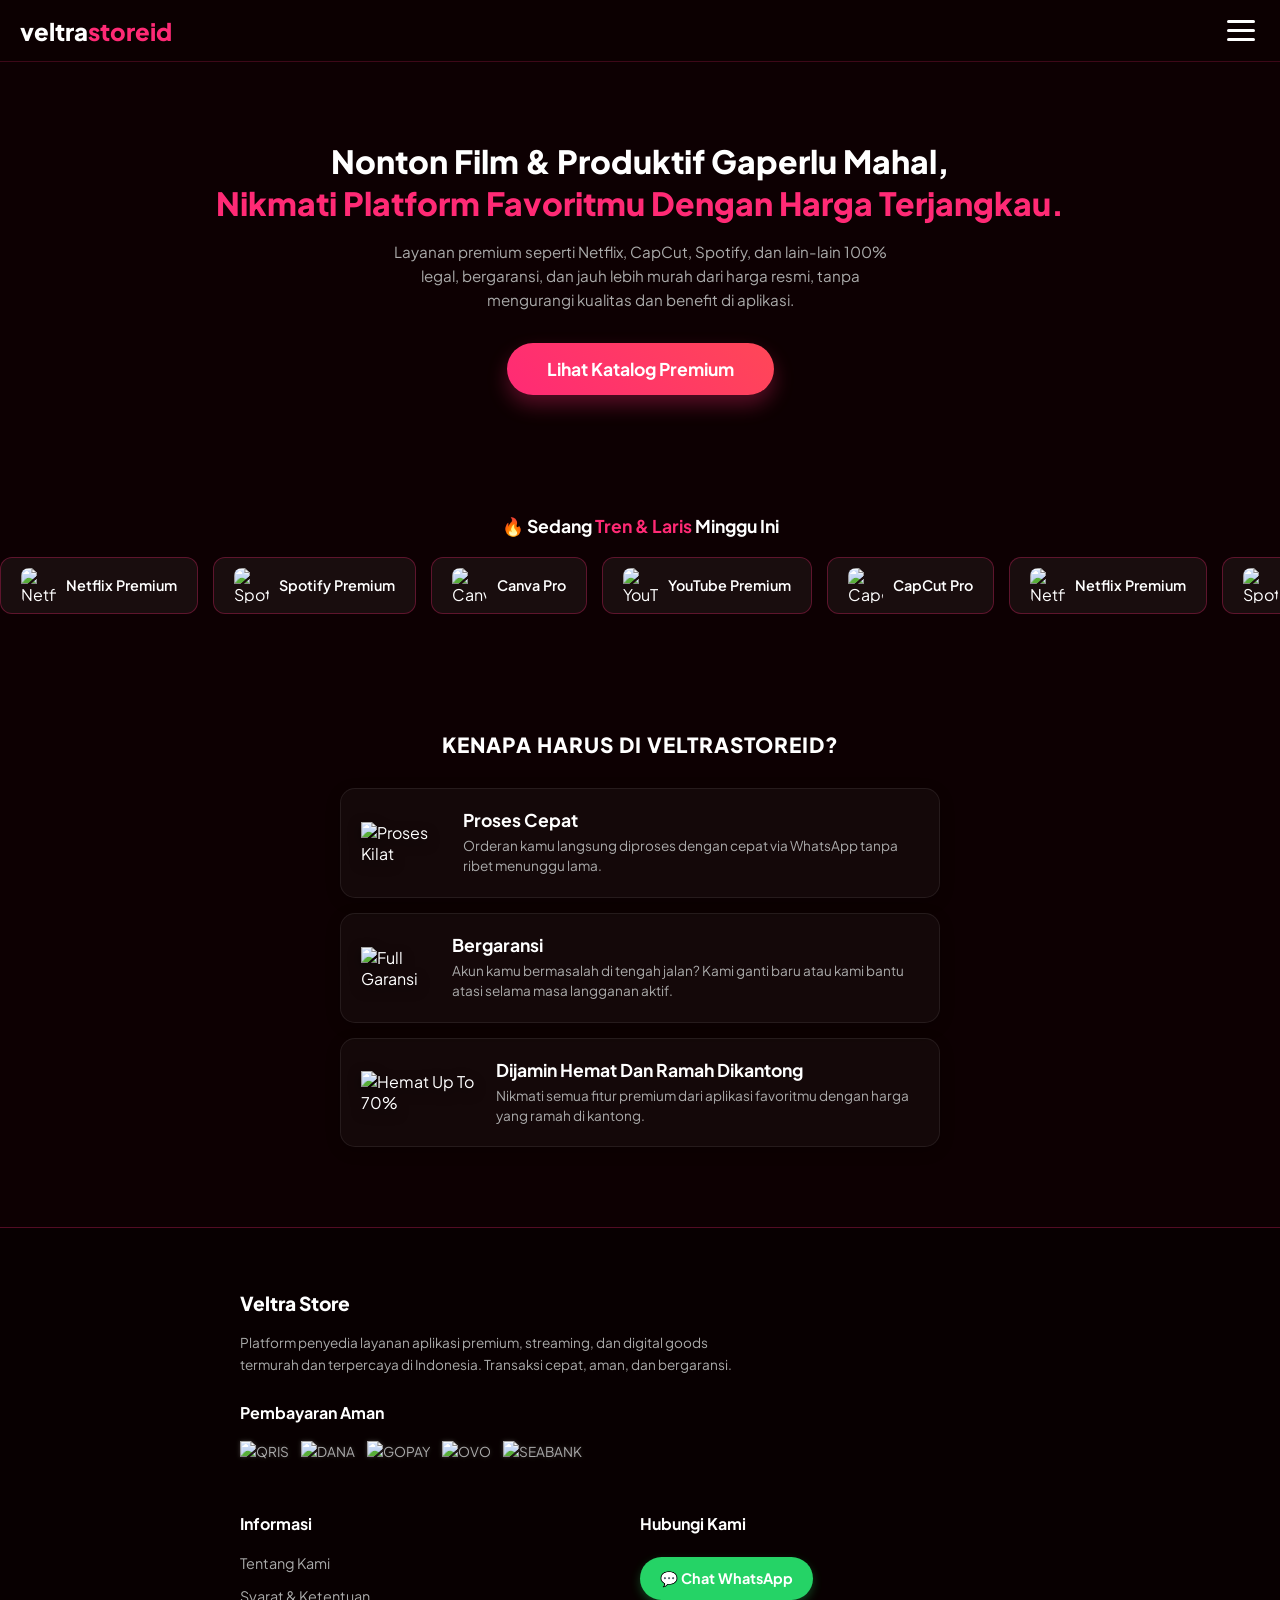
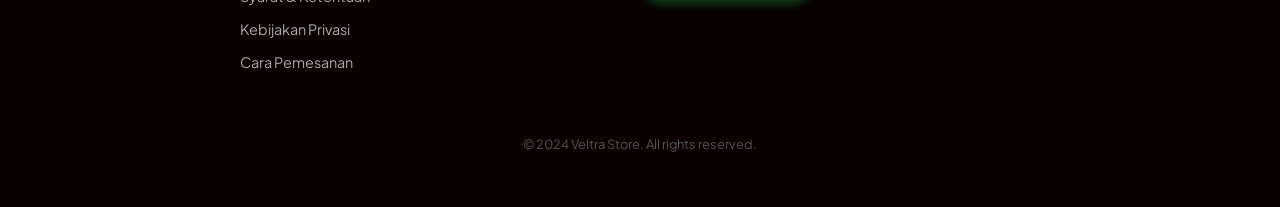
==== commit 11c80a77: "Refactor header and feature sections in index.html" ====
--- a/index.html
+++ b/index.html
@@ -9,10 +9,21 @@
         /* BASE STYLE */
         body { background-color: #0d0002; color: #fff; font-family: 'Plus Jakarta Sans', sans-serif; margin: 0; padding: 0; overflow-x: hidden; }
         
-        /* HEADER (Sama seperti halaman lain) */
-        .header-main { background: rgba(13, 0, 2, 0.8); padding: 15px 20px; display: flex; justify-content: space-between; align-items: center; position: fixed; top: 0; width: 100%; box-sizing: border-box; z-index: 1000; backdrop-filter: blur(10px); border-bottom: 1px solid rgba(255,42,117,0.2); }
+        /* HEADER & HAMBURGER MENU */
+        .header-main { background: rgba(13, 0, 2, 0.8); padding: 15px 20px; display: flex; justify-content: space-between; align-items: center; position: fixed; top: 0; width: 100%; box-sizing: border-box; z-index: 9999; backdrop-filter: blur(10px); border-bottom: 1px solid rgba(255,42,117,0.2); }
         .logo-text { font-size: 1.5rem; font-weight: 800; color: #fff; margin: 0; }
         .logo-text span { color: #ff2a75; }
+        
+        .hamburger { display: flex; flex-direction: column; gap: 6px; cursor: pointer; z-index: 10000; padding: 5px; }
+        .hamburger span { width: 28px; height: 3px; background: #fff; border-radius: 3px; transition: 0.3s; }
+        .hamburger.active span:nth-child(1) { transform: translateY(9px) rotate(45deg); }
+        .hamburger.active span:nth-child(2) { opacity: 0; }
+        .hamburger.active span:nth-child(3) { transform: translateY(-9px) rotate(-45deg); }
+
+        .nav-dropdown { position: fixed; top: 70px; right: 20px; background: #1a0004; border: 1px solid #ff2a75; border-radius: 12px; padding: 10px; display: flex; flex-direction: column; gap: 5px; opacity: 0; visibility: hidden; transform: translateY(-10px); transition: 0.3s; z-index: 9998; box-shadow: 0 4px 20px rgba(255,42,117,0.4); min-width: 150px; }
+        .nav-dropdown.open { opacity: 1; visibility: visible; transform: translateY(0); }
+        .nav-dropdown a { color: #fff; text-decoration: none; padding: 10px 15px; border-radius: 8px; font-size: 0.95rem; transition: 0.2s; font-weight: 600; }
+        .nav-dropdown a:hover { background: #ff2a75; }
 
         /* HERO SECTION */
         .hero { padding: 120px 20px 60px 20px; text-align: center; }
@@ -35,13 +46,15 @@
 
         @keyframes scroll-left { 0% { transform: translateX(0); } 100% { transform: translateX(-50%); } }
 
-        /* FEATURES (Proses Cepat dll) */
-        .features { padding: 40px 20px; max-width: 600px; margin: 0 auto; }
-        .features-title { text-align: center; font-size: 1.3rem; font-weight: 800; margin-bottom: 30px; text-transform: uppercase; letter-spacing: 1px; }
-        .feature-card { background: rgba(255,255,255,0.03); border: 1px solid rgba(255,255,255,0.08); border-radius: 15px; padding: 20px; display: flex; align-items: center; gap: 20px; margin-bottom: 15px; box-shadow: 0 4px 15px rgba(0,0,0,0.2); }
-        .feature-icon { font-size: 2.5rem; }
-        .feature-text h3 { margin: 0 0 5px 0; font-size: 1.1rem; color: #fff; }
-        .feature-text p { margin: 0; font-size: 0.85rem; color: #aaa; line-height: 1.5; }
+        /* GOJO FEATURES SECTION */
+        .features { padding: 40px 20px; max-width: 600px; margin: 0 auto; overflow: hidden; }
+        .section-title { text-align: center; font-size: 1.3rem; font-weight: 800; margin-bottom: 30px; text-transform: uppercase; letter-spacing: 1px; }
+        .features-grid { display: flex; flex-direction: column; gap: 15px; }
+        .feature-card { background: rgba(255,255,255,0.03); border: 1px solid rgba(255,255,255,0.08); border-radius: 15px; padding: 20px; display: flex; align-items: center; gap: 20px; box-shadow: 0 4px 15px rgba(0,0,0,0.2); transition: 0.3s; }
+        .feature-card:hover { border-color: rgba(255,42,117,0.5); background: rgba(255,42,117,0.05); }
+        .chibi-image img { width: 75px; height: auto; filter: drop-shadow(0 4px 6px rgba(0,0,0,0.5)); }
+        .card-text h3 { margin: 0 0 5px 0; font-size: 1.1rem; color: #fff; }
+        .card-text p { margin: 0; font-size: 0.85rem; color: #aaa; line-height: 1.5; }
 
         /* FOOTER LENGKAP */
         .footer-new { margin-top: 40px; border-top: 1px solid rgba(255,42,117,0.3); padding: 40px 20px; font-size: 0.85rem; color: #aaa; line-height: 1.6; background: #080001; }
@@ -57,39 +70,52 @@
         .btn-wa { display: inline-block; background: #25D366; color: #fff; padding: 10px 20px; border-radius: 25px; text-decoration: none; font-weight: bold; font-size: 0.9rem; margin-top: 5px; transition: 0.3s; box-shadow: 0 4px 10px rgba(37, 211, 102, 0.3); }
         .btn-wa:hover { background: #20bd5a; transform: translateY(-2px); }
 
-        /* SISTEM ANIMASI MUNCUL (FADE & SCROLL) */
-        .scroll-reveal { opacity: 0; transform: translateY(30px); transition: all 0.8s ease-out; }
-        .scroll-reveal.active { opacity: 1; transform: translateY(0); }
+        /* SISTEM ANIMASI MUNCUL */
+        .scroll-reveal { opacity: 0; transition: all 0.8s ease-out; }
+        .reveal-top { transform: translateY(-40px); }
+        .reveal-bottom { transform: translateY(40px); }
+        .reveal-left { transform: translateX(-50px); }
+        .reveal-right { transform: translateX(50px); }
+        .scroll-reveal.active { opacity: 1; transform: translate(0); }
     </style>
 </head>
 <body>
 
-    <!-- HEADER -->
+    <!-- HEADER & MENU -->
     <div class="header-main">
         <h1 class="logo-text">veltra<span>storeid</span></h1>
+        
+        <!-- Menu Hamburger -->
+        <div class="hamburger" id="hamburgerMenu">
+            <span></span>
+            <span></span>
+            <span></span>
+        </div>
+
+        <!-- Dropdown Menu -->
+        <div class="nav-dropdown" id="navDropdown">
+            <a href="index.html">🏠 Beranda</a>
+            <a href="produk.html">🛍️ Katalog Order</a>
+            <a href="tentang.html">ℹ️ Tentang Kami</a>
+        </div>
     </div>
 
     <!-- HERO SECTION -->
-    <div class="hero scroll-reveal">
+    <div class="hero scroll-reveal reveal-bottom">
         <h1>Nonton Film & Produktif Gaperlu Mahal,<br><span>Nikmati Platform Favoritmu Dengan Harga Terjangkau.</span></h1>
         <p>Layanan premium seperti Netflix, CapCut, Spotify, dan lain-lain 100% legal, bergaransi, dan jauh lebih murah dari harga resmi, tanpa mengurangi kualitas dan benefit di aplikasi.</p>
         <a href="produk.html" class="btn-order">Lihat Katalog Premium</a>
     </div>
 
-    <!-- FITUR BARU: APLIKASI POPULER (ANIMASI JALAN) -->
-    <div class="hot-apps-section scroll-reveal">
+    <!-- APLIKASI POPULER -->
+    <div class="hot-apps-section scroll-reveal reveal-bottom">
         <div class="hot-apps-title">🔥 Sedang <span>Tren & Laris</span> Minggu Ini</div>
-        
-        <!-- Marquee Berjalan -->
         <div class="marquee-wrapper" onclick="window.location.href='produk.html'">
-            <!-- SET 1 -->
             <div class="hot-card"><img src="https://upload.wikimedia.org/wikipedia/commons/thumb/0/08/Netflix_2015_logo.svg/799px-Netflix_2015_logo.svg.png" alt="Netflix"><span>Netflix Premium</span></div>
             <div class="hot-card"><img src="https://upload.wikimedia.org/wikipedia/commons/thumb/1/19/Spotify_logo_without_text.svg/1024px-Spotify_logo_without_text.svg.png" alt="Spotify"><span>Spotify Premium</span></div>
             <div class="hot-card"><img src="https://upload.wikimedia.org/wikipedia/commons/thumb/0/08/Canva_icon_2021.svg/600px-Canva_icon_2021.svg.png" alt="Canva"><span>Canva Pro</span></div>
             <div class="hot-card"><img src="https://upload.wikimedia.org/wikipedia/commons/thumb/0/09/YouTube_full-color_icon_%282017%29.svg/1024px-YouTube_full-color_icon_%282017%29.svg.png" alt="YouTube"><span>YouTube Premium</span></div>
             <div class="hot-card"><img src="https://play-lh.googleusercontent.com/yFzESoR5Y5-nJ4dOQEqp-Q_Uj4QcEwz8CkkRofXN9U9Kif8t4Y7yW5f8fXl9Fp6M4w" alt="Capcut"><span>CapCut Pro</span></div>
-            
-            <!-- SET 2 (DIDUPLIKAT AGAR ANIMASI TIDAK PUTUS) -->
             <div class="hot-card"><img src="https://upload.wikimedia.org/wikipedia/commons/thumb/0/08/Netflix_2015_logo.svg/799px-Netflix_2015_logo.svg.png" alt="Netflix"><span>Netflix Premium</span></div>
             <div class="hot-card"><img src="https://upload.wikimedia.org/wikipedia/commons/thumb/1/19/Spotify_logo_without_text.svg/1024px-Spotify_logo_without_text.svg.png" alt="Spotify"><span>Spotify Premium</span></div>
             <div class="hot-card"><img src="https://upload.wikimedia.org/wikipedia/commons/thumb/0/08/Canva_icon_2021.svg/600px-Canva_icon_2021.svg.png" alt="Canva"><span>Canva Pro</span></div>
@@ -98,34 +124,43 @@
         </div>
     </div>
 
-    <!-- FITUR (KENAPA HARUS VELTRA) -->
-    <div class="features">
-        <h2 class="features-title scroll-reveal">Kenapa Harus di Veltrastoreid?</h2>
-        
-        <div class="feature-card scroll-reveal">
-            <div class="feature-icon">⚡</div>
-            <div class="feature-text">
-                <h3>Proses Cepat</h3>
-                <p>Orderan kamu langsung diproses dengan cepat via WhatsApp tanpa ribet menunggu lama.</p>
-            </div>
-        </div>
-
-        <div class="feature-card scroll-reveal">
-            <div class="feature-icon">🛡️</div>
-            <div class="feature-text">
-                <h3>Bergaransi</h3>
-                <p>Akun bermasalah di tengah jalan? Kami ganti baru atau kami bantu atasi selama masa langganan aktif.</p>
-            </div>
-        </div>
-
-        <div class="feature-card scroll-reveal">
-            <div class="feature-icon">💸</div>
-            <div class="feature-text">
-                <h3>Dijamin Hemat</h3>
-                <p>Nikmati semua fitur premium dari aplikasi favoritmu dengan harga yang sangat ramah di kantong.</p>
-            </div>
-        </div>
-    </div>
+    <!-- KEUNGGULAN SECTION (GOJO IS BACK!) -->
+    <section id="keunggulan" class="features">
+        <h2 class="section-title scroll-reveal reveal-top">Kenapa Harus di Veltrastoreid?</h2>
+        <div class="features-grid">
+            
+            <div class="feature-card click-target scroll-reveal reveal-left">
+                <div class="chibi-image">
+                    <img src="https://i.ibb.co.com/1tBwycbR/30b09a5f-5f31-490d-9d8d-94c8f3c0b8ba-removalai-preview.png" alt="Proses Kilat">
+                </div>
+                <div class="card-text">
+                    <h3>Proses Cepat</h3>
+                    <p>Orderan kamu langsung diproses dengan cepat via WhatsApp tanpa ribet menunggu lama.</p>
+                </div>
+            </div>
+
+            <div class="feature-card click-target scroll-reveal reveal-bottom">
+                <div class="chibi-image">
+                    <img src="https://i.ibb.co.com/0VcyVdDN/3d8bb647-573c-45cb-8515-5fc93319915c-removalai-preview.png" alt="Full Garansi">
+                </div>
+                <div class="card-text">
+                    <h3>Bergaransi</h3>
+                    <p>Akun kamu bermasalah di tengah jalan? Kami ganti baru atau kami bantu atasi selama masa langganan aktif.</p>
+                </div>
+            </div>
+
+            <div class="feature-card click-target scroll-reveal reveal-right">
+                <div class="chibi-image">
+                    <img src="https://i.ibb.co.com/dJX0DbKF/47b8770c-7f03-49d0-a791-cc8307ee0be7-removalai-preview.png" alt="Hemat Up To 70%">
+                </div>
+                <div class="card-text">
+                    <h3>Dijamin Hemat Dan Ramah Dikantong</h3>
+                    <p>Nikmati semua fitur premium dari aplikasi favoritmu dengan harga yang ramah di kantong.</p>
+                </div>
+            </div>
+
+        </div>
+    </section>
 
     <!-- FOOTER LENGKAP -->
     <div class="footer-new">
@@ -145,7 +180,6 @@
             <div style="display: flex; justify-content: space-between; flex-wrap: wrap; margin-top: 20px;">
                 <div style="flex: 1; min-width: 150px;">
                     <h4>Informasi</h4>
-                    <!-- 4 MENU INFORMASI -->
                     <ul class="footer-links">
                         <li><a href="tentang.html">Tentang Kami</a></li>
                         <li><a href="syarat.html">Syarat & Ketentuan</a></li>
@@ -164,16 +198,36 @@
         </div>
     </div>
 
-    <!-- SCRIPT UNTUK ANIMASI SCROLL (TIDAK AKAN ERROR LAGI) -->
+    <!-- SCRIPT ANIMASI & MENU GARIS 3 -->
     <script>
         document.addEventListener('DOMContentLoaded', () => {
+            // LOGIKA MENU GARIS 3 (HAMBURGER)
+            const hamburger = document.getElementById('hamburgerMenu');
+            const navDropdown = document.getElementById('navDropdown');
+            
+            if(hamburger && navDropdown) {
+                hamburger.addEventListener('click', (e) => {
+                    e.stopPropagation();
+                    hamburger.classList.toggle('active');
+                    navDropdown.classList.toggle('open');
+                });
+                
+                document.addEventListener('click', (e) => {
+                    if (!hamburger.contains(e.target) && !navDropdown.contains(e.target)) {
+                        hamburger.classList.remove('active');
+                        navDropdown.classList.remove('open');
+                    }
+                });
+            }
+
+            // LOGIKA ANIMASI SCROLL
             const observer = new IntersectionObserver((entries) => {
                 entries.forEach((entry) => {
                     if (entry.isIntersecting) {
                         entry.target.classList.add('active');
                     }
                 });
-            }, { threshold: 0.1 }); // Muncul saat elemen terlihat 10%
+            }, { threshold: 0.1 }); 
 
             const hiddenElements = document.querySelectorAll('.scroll-reveal');
             hiddenElements.forEach((el) => observer.observe(el));
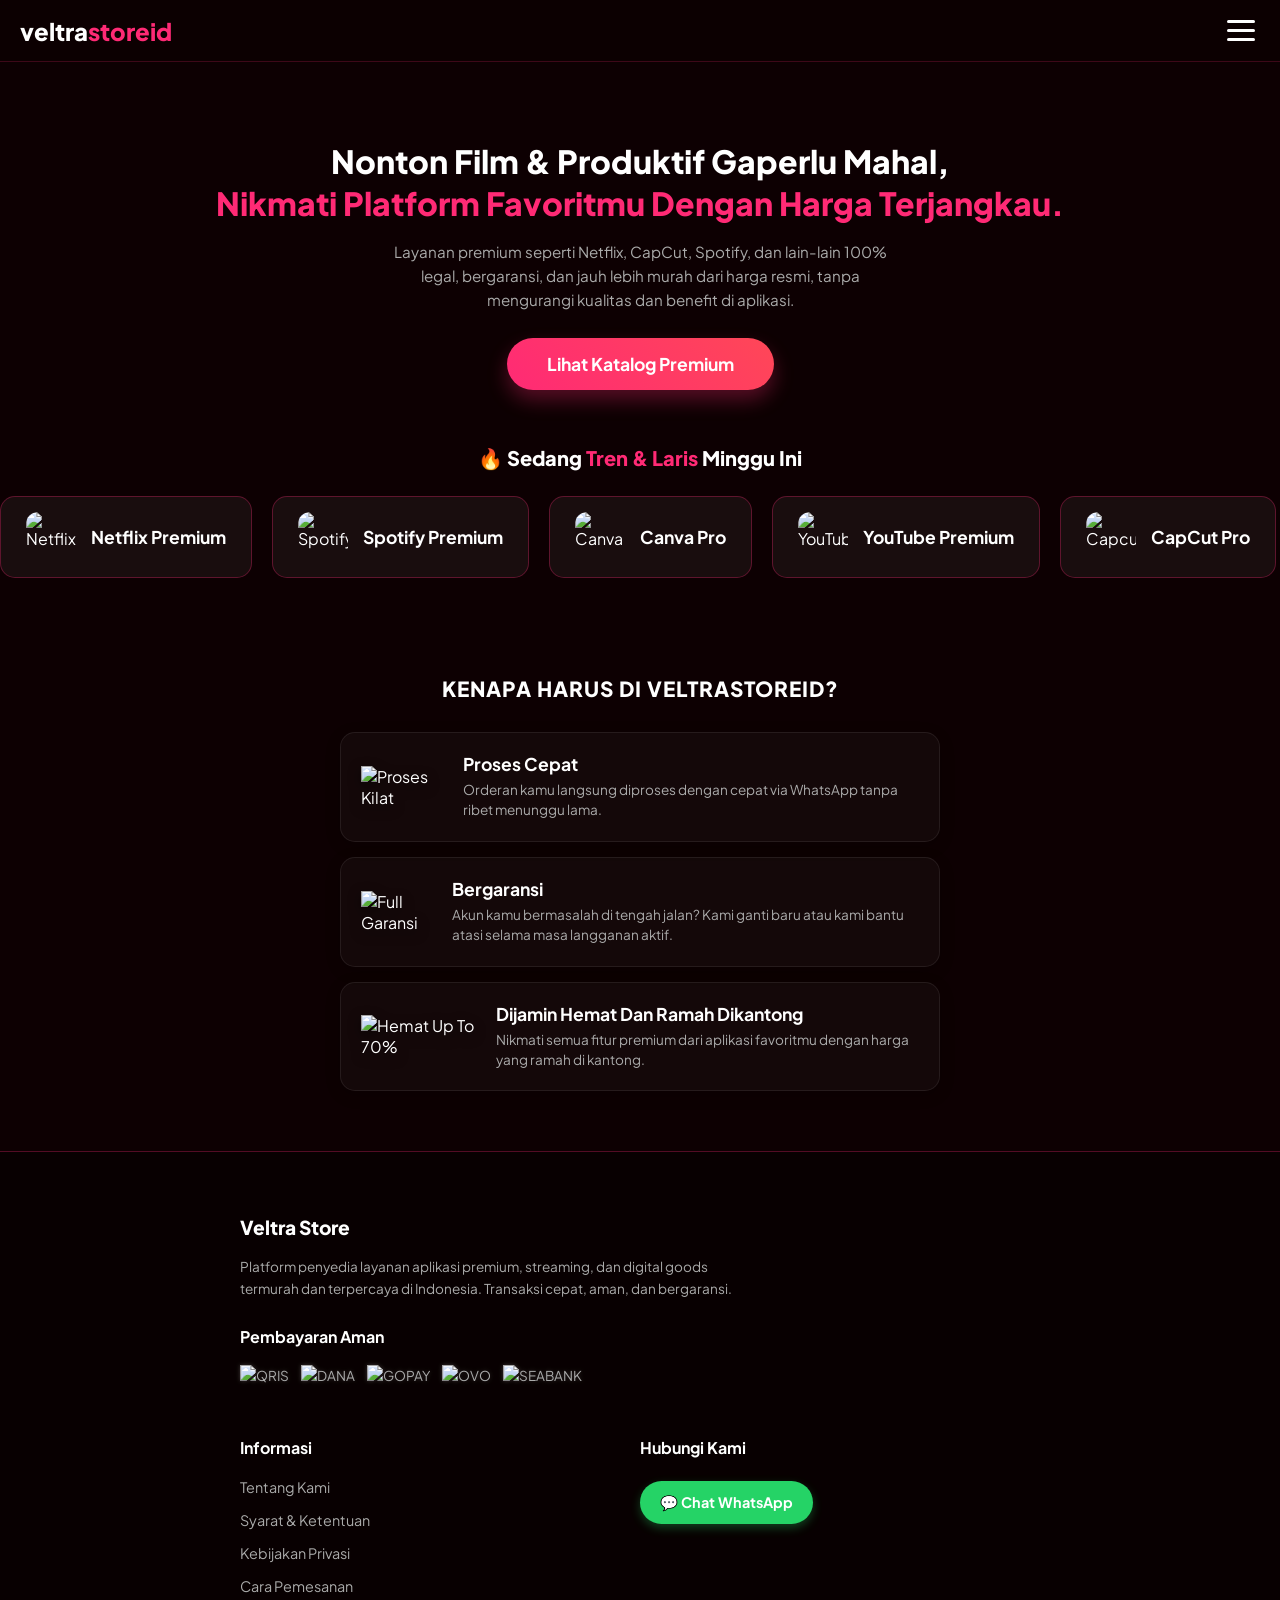
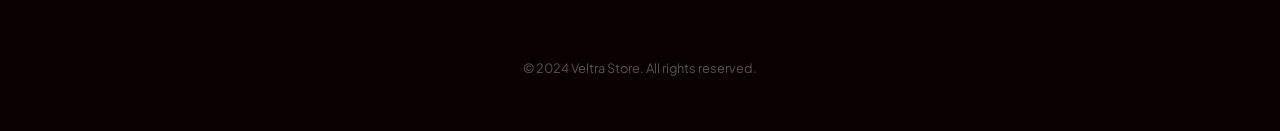
==== commit 3adf786d: "Refactor styles and layout for various sections Updated styles for nav-dropdown, hero section, hot a" ====
--- a/index.html
+++ b/index.html
@@ -20,44 +20,46 @@
         .hamburger.active span:nth-child(2) { opacity: 0; }
         .hamburger.active span:nth-child(3) { transform: translateY(-9px) rotate(-45deg); }
 
-        .nav-dropdown { position: fixed; top: 70px; right: 20px; background: #1a0004; border: 1px solid #ff2a75; border-radius: 12px; padding: 10px; display: flex; flex-direction: column; gap: 5px; opacity: 0; visibility: hidden; transform: translateY(-10px); transition: 0.3s; z-index: 9998; box-shadow: 0 4px 20px rgba(255,42,117,0.4); min-width: 150px; }
+        .nav-dropdown { position: fixed; top: 70px; right: 20px; background: #1a0004; border: 1px solid #ff2a75; border-radius: 12px; padding: 10px; display: flex; flex-direction: column; gap: 5px; opacity: 0; visibility: hidden; transform: translateY(-10px); transition: 0.3s; z-index: 9998; box-shadow: 0 4px 20px rgba(255,42,117,0.4); min-width: 160px; }
         .nav-dropdown.open { opacity: 1; visibility: visible; transform: translateY(0); }
         .nav-dropdown a { color: #fff; text-decoration: none; padding: 10px 15px; border-radius: 8px; font-size: 0.95rem; transition: 0.2s; font-weight: 600; }
         .nav-dropdown a:hover { background: #ff2a75; }
 
-        /* HERO SECTION */
-        .hero { padding: 120px 20px 60px 20px; text-align: center; }
+        /* HERO SECTION (Ruang kosong bawah diperkecil) */
+        .hero { padding: 120px 20px 20px 20px; text-align: center; }
         .hero h1 { font-size: 2rem; margin-bottom: 15px; line-height: 1.3; font-weight: 800; }
         .hero h1 span { color: #ff2a75; }
-        .hero p { color: #aaa; font-size: 0.95rem; margin-bottom: 30px; line-height: 1.6; max-width: 500px; margin-left: auto; margin-right: auto; }
+        .hero p { color: #aaa; font-size: 0.95rem; margin-bottom: 25px; line-height: 1.6; max-width: 500px; margin-left: auto; margin-right: auto; }
         .btn-order { background: linear-gradient(45deg, #ff2a75, #ff4757); color: white; border: none; padding: 15px 40px; border-radius: 30px; font-weight: bold; font-size: 1.1rem; cursor: pointer; text-decoration: none; display: inline-block; box-shadow: 0 10px 20px rgba(255, 42, 117, 0.3); transition: 0.3s; }
         .btn-order:hover { transform: translateY(-3px); box-shadow: 0 15px 25px rgba(255, 42, 117, 0.5); }
 
-        /* ANIMASI SCROLL MENU POPULER */
-        .hot-apps-section { margin: 40px 0; padding: 20px 0; overflow: hidden; position: relative; }
-        .hot-apps-title { text-align: center; font-size: 1.1rem; font-weight: 700; color: #fff; margin-bottom: 20px; }
+        /* ANIMASI SCROLL MENU POPULER (Diperbesar & Dinaikkan) */
+        .hot-apps-section { margin: 15px 0 40px 0; padding: 20px 0; overflow: hidden; position: relative; }
+        .hot-apps-title { text-align: center; font-size: 1.25rem; font-weight: 800; color: #fff; margin-bottom: 25px; }
         .hot-apps-title span { color: #ff2a75; }
         .marquee-wrapper { display: flex; width: max-content; animation: scroll-left 20s linear infinite; }
         .marquee-wrapper:hover { animation-play-state: paused; }
-        .hot-card { background: rgba(255,255,255,0.05); border: 1px solid rgba(255,42,117,0.3); padding: 10px 20px; border-radius: 12px; display: flex; align-items: center; gap: 10px; margin-right: 15px; cursor: pointer; transition: 0.3s; }
-        .hot-card:hover { border-color: #ff2a75; background: rgba(255,42,117,0.1); }
-        .hot-card img { width: 35px; height: 35px; border-radius: 8px; object-fit: cover; }
-        .hot-card span { font-weight: 600; font-size: 0.9rem; white-space: nowrap; }
+        
+        /* Ukuran Card, Padding & Ikon diperbesar */
+        .hot-card { background: rgba(255,255,255,0.05); border: 1px solid rgba(255,42,117,0.3); padding: 15px 25px; border-radius: 15px; display: flex; align-items: center; gap: 15px; margin-right: 20px; cursor: pointer; transition: 0.3s; }
+        .hot-card:hover { border-color: #ff2a75; background: rgba(255,42,117,0.1); transform: scale(1.05); }
+        .hot-card img { width: 50px; height: 50px; border-radius: 12px; object-fit: cover; }
+        .hot-card span { font-weight: 700; font-size: 1.1rem; white-space: nowrap; }
 
         @keyframes scroll-left { 0% { transform: translateX(0); } 100% { transform: translateX(-50%); } }
 
         /* GOJO FEATURES SECTION */
-        .features { padding: 40px 20px; max-width: 600px; margin: 0 auto; overflow: hidden; }
+        .features { padding: 20px 20px 40px 20px; max-width: 600px; margin: 0 auto; overflow: hidden; }
         .section-title { text-align: center; font-size: 1.3rem; font-weight: 800; margin-bottom: 30px; text-transform: uppercase; letter-spacing: 1px; }
         .features-grid { display: flex; flex-direction: column; gap: 15px; }
-        .feature-card { background: rgba(255,255,255,0.03); border: 1px solid rgba(255,255,255,0.08); border-radius: 15px; padding: 20px; display: flex; align-items: center; gap: 20px; box-shadow: 0 4px 15px rgba(0,0,0,0.2); transition: 0.3s; }
+        .feature-card { background: rgba(255,255,255,0.03); border: 1px solid rgba(255,255,255,0.08); border-radius: 15px; padding: 20px; display: flex; align-items: center; gap: 20px; box-shadow: 0 4px 15px rgba(0,0,0,0.2); transition: 0.3s; cursor: pointer; }
         .feature-card:hover { border-color: rgba(255,42,117,0.5); background: rgba(255,42,117,0.05); }
         .chibi-image img { width: 75px; height: auto; filter: drop-shadow(0 4px 6px rgba(0,0,0,0.5)); }
         .card-text h3 { margin: 0 0 5px 0; font-size: 1.1rem; color: #fff; }
         .card-text p { margin: 0; font-size: 0.85rem; color: #aaa; line-height: 1.5; }
 
         /* FOOTER LENGKAP */
-        .footer-new { margin-top: 40px; border-top: 1px solid rgba(255,42,117,0.3); padding: 40px 20px; font-size: 0.85rem; color: #aaa; line-height: 1.6; background: #080001; }
+        .footer-new { margin-top: 20px; border-top: 1px solid rgba(255,42,117,0.3); padding: 40px 20px; font-size: 0.85rem; color: #aaa; line-height: 1.6; background: #080001; }
         .footer-container { max-width: 800px; margin: 0 auto; }
         .footer-new h3 { color: #fff; font-size: 1.2rem; margin-bottom: 10px; font-weight: 800; }
         .footer-new h4 { color: #fff; font-size: 1rem; margin-top: 25px; margin-bottom: 15px; }
@@ -92,11 +94,12 @@
             <span></span>
         </div>
 
-        <!-- Dropdown Menu -->
+        <!-- Dropdown Menu (SUDAH DIUPDATE) -->
         <div class="nav-dropdown" id="navDropdown">
             <a href="index.html">🏠 Beranda</a>
             <a href="produk.html">🛍️ Katalog Order</a>
-            <a href="tentang.html">ℹ️ Tentang Kami</a>
+            <a href="https://www.instagram.com/veltrastoreid?igsh=MWxraDlvbjBsdXlrOA==" target="_blank">📸 Instagram</a>
+            <a href="https://wa.me/6285166497792" target="_blank">💬 WhatsApp</a>
         </div>
     </div>
 
@@ -107,7 +110,7 @@
         <a href="produk.html" class="btn-order">Lihat Katalog Premium</a>
     </div>
 
-    <!-- APLIKASI POPULER -->
+    <!-- APLIKASI POPULER (DIPERBESAR & DINAIKKAN) -->
     <div class="hot-apps-section scroll-reveal reveal-bottom">
         <div class="hot-apps-title">🔥 Sedang <span>Tren & Laris</span> Minggu Ini</div>
         <div class="marquee-wrapper" onclick="window.location.href='produk.html'">
@@ -124,11 +127,12 @@
         </div>
     </div>
 
-    <!-- KEUNGGULAN SECTION (GOJO IS BACK!) -->
+    <!-- KEUNGGULAN SECTION (GOJO FULL ANIMASI) -->
     <section id="keunggulan" class="features">
         <h2 class="section-title scroll-reveal reveal-top">Kenapa Harus di Veltrastoreid?</h2>
         <div class="features-grid">
             
+            <!-- Card 1 (Proses Cepat) -->
             <div class="feature-card click-target scroll-reveal reveal-left">
                 <div class="chibi-image">
                     <img src="https://i.ibb.co.com/1tBwycbR/30b09a5f-5f31-490d-9d8d-94c8f3c0b8ba-removalai-preview.png" alt="Proses Kilat">
@@ -139,6 +143,7 @@
                 </div>
             </div>
 
+            <!-- Card 2 (Full Garansi) -->
             <div class="feature-card click-target scroll-reveal reveal-bottom">
                 <div class="chibi-image">
                     <img src="https://i.ibb.co.com/0VcyVdDN/3d8bb647-573c-45cb-8515-5fc93319915c-removalai-preview.png" alt="Full Garansi">
@@ -149,6 +154,7 @@
                 </div>
             </div>
 
+            <!-- Card 3 (Hemat) -->
             <div class="feature-card click-target scroll-reveal reveal-right">
                 <div class="chibi-image">
                     <img src="https://i.ibb.co.com/dJX0DbKF/47b8770c-7f03-49d0-a791-cc8307ee0be7-removalai-preview.png" alt="Hemat Up To 70%">
@@ -190,7 +196,8 @@
                 
                 <div style="flex: 1; min-width: 150px;">
                     <h4>Hubungi Kami</h4>
-                    <a href="https://wa.me/6283807394983" target="_blank" class="btn-wa">💬 Chat WhatsApp</a>
+                    <!-- Link WhatsApp Footer disamakan dengan requestmu -->
+                    <a href="https://wa.me/6285166497792" target="_blank" class="btn-wa">💬 Chat WhatsApp</a>
                 </div>
             </div>
             
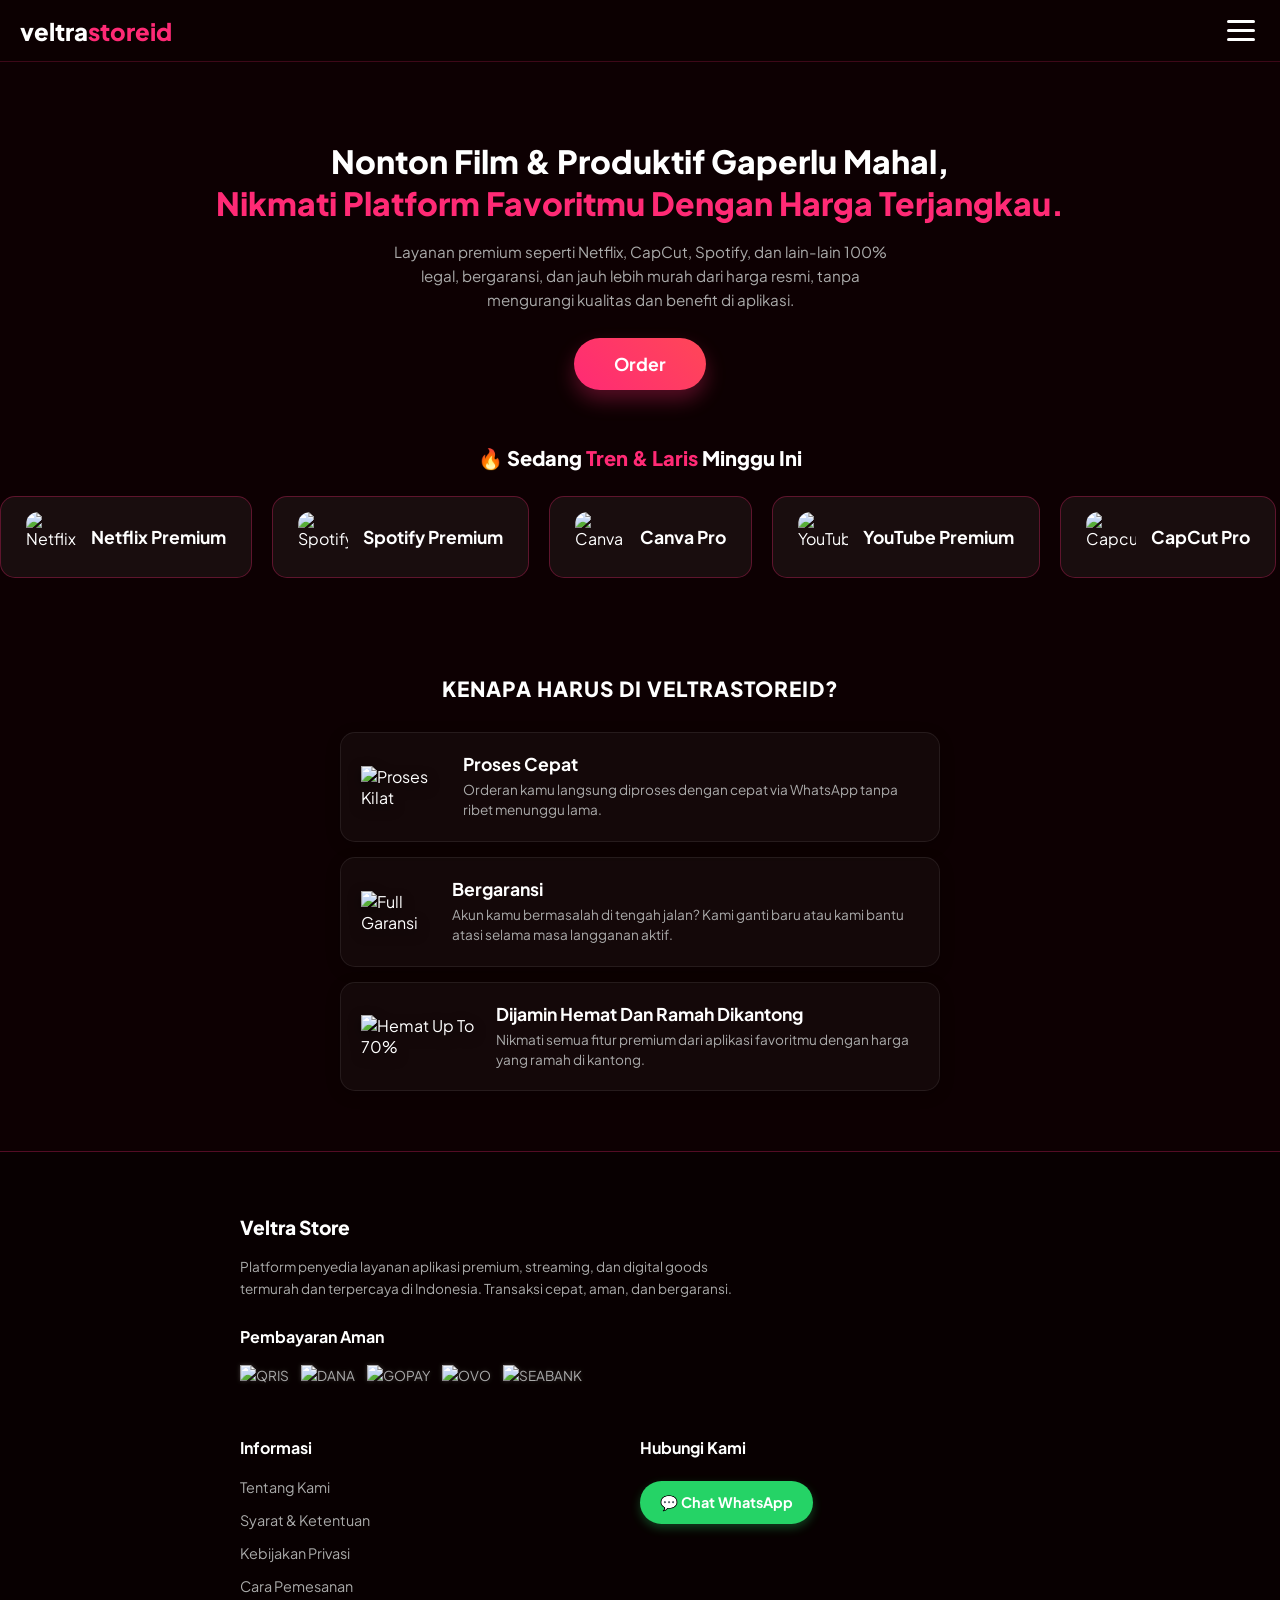
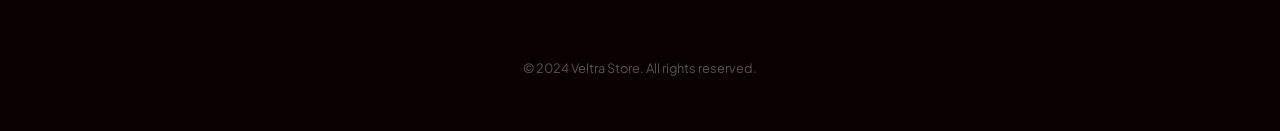
==== commit 6c6ffd97: "Update navigation links and button text in index.html" ====
--- a/index.html
+++ b/index.html
@@ -96,10 +96,10 @@
 
         <!-- Dropdown Menu (SUDAH DIUPDATE) -->
         <div class="nav-dropdown" id="navDropdown">
-            <a href="index.html">🏠 Beranda</a>
-            <a href="produk.html">🛍️ Katalog Order</a>
-            <a href="https://www.instagram.com/veltrastoreid?igsh=MWxraDlvbjBsdXlrOA==" target="_blank">📸 Instagram</a>
-            <a href="https://wa.me/6285166497792" target="_blank">💬 WhatsApp</a>
+            <a href="index.html"> Beranda</a>
+            <a href="produk.html">Katalog Order</a>
+            <a href="https://www.instagram.com/veltrastoreid?igsh=MWxraDlvbjBsdXlrOA==" target="_blank"> Instagram</a>
+            <a href="https://wa.me/6285166497792" target="_blank"> WhatsApp</a>
         </div>
     </div>
 
@@ -107,7 +107,7 @@
     <div class="hero scroll-reveal reveal-bottom">
         <h1>Nonton Film & Produktif Gaperlu Mahal,<br><span>Nikmati Platform Favoritmu Dengan Harga Terjangkau.</span></h1>
         <p>Layanan premium seperti Netflix, CapCut, Spotify, dan lain-lain 100% legal, bergaransi, dan jauh lebih murah dari harga resmi, tanpa mengurangi kualitas dan benefit di aplikasi.</p>
-        <a href="produk.html" class="btn-order">Lihat Katalog Premium</a>
+        <a href="produk.html" class="btn-order"> Order </a>
     </div>
 
     <!-- APLIKASI POPULER (DIPERBESAR & DINAIKKAN) -->
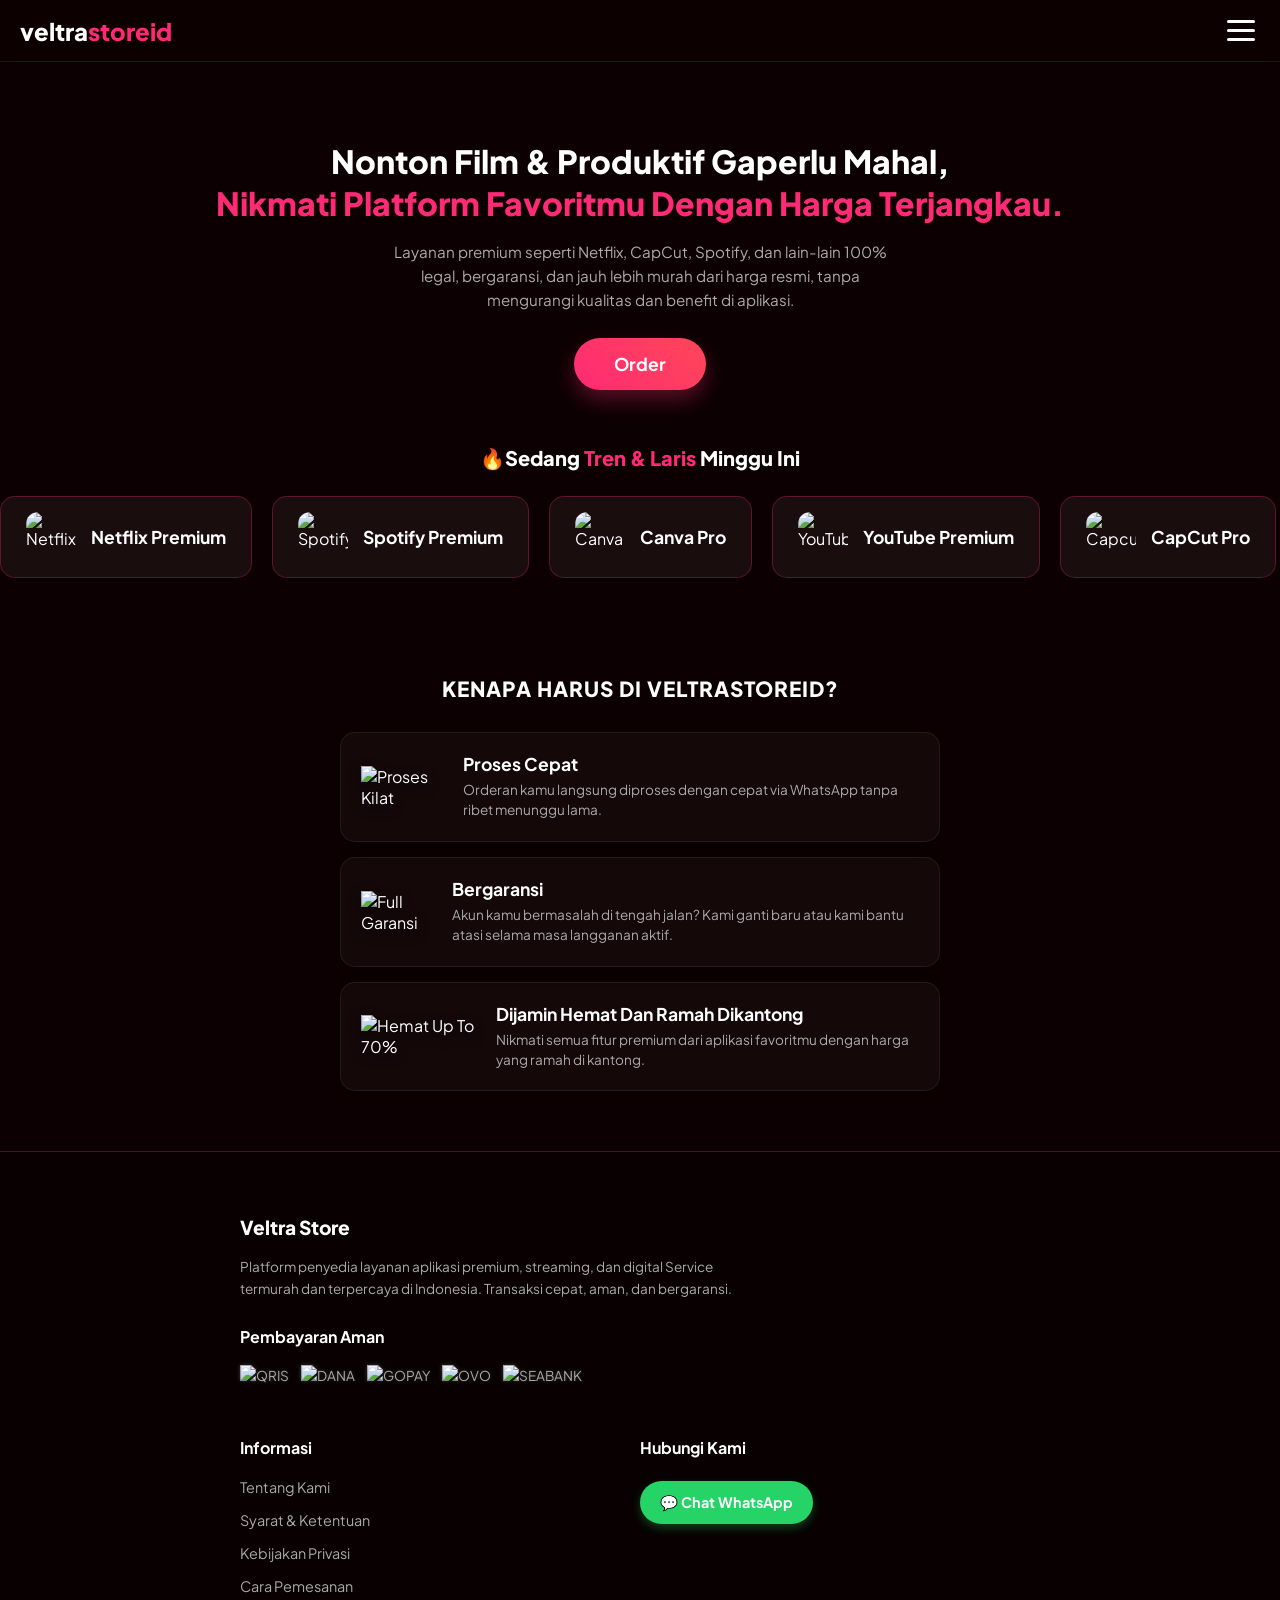
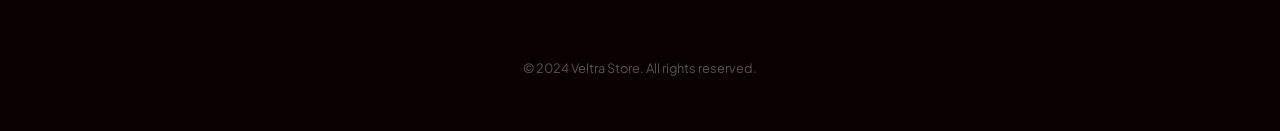
==== commit 6da08508: "Fix text formatting in hot apps title and footer Updated the title and footer description for clarit" ====
--- a/index.html
+++ b/index.html
@@ -112,7 +112,7 @@
 
     <!-- APLIKASI POPULER (DIPERBESAR & DINAIKKAN) -->
     <div class="hot-apps-section scroll-reveal reveal-bottom">
-        <div class="hot-apps-title">🔥 Sedang <span>Tren & Laris</span> Minggu Ini</div>
+        <div class="hot-apps-title">🔥Sedang <span>Tren & Laris</span> Minggu Ini</div>
         <div class="marquee-wrapper" onclick="window.location.href='produk.html'">
             <div class="hot-card"><img src="https://upload.wikimedia.org/wikipedia/commons/thumb/0/08/Netflix_2015_logo.svg/799px-Netflix_2015_logo.svg.png" alt="Netflix"><span>Netflix Premium</span></div>
             <div class="hot-card"><img src="https://upload.wikimedia.org/wikipedia/commons/thumb/1/19/Spotify_logo_without_text.svg/1024px-Spotify_logo_without_text.svg.png" alt="Spotify"><span>Spotify Premium</span></div>
@@ -172,7 +172,7 @@
     <div class="footer-new">
         <div class="footer-container">
             <h3>Veltra Store</h3>
-            <p style="max-width: 500px;">Platform penyedia layanan aplikasi premium, streaming, dan digital goods termurah dan terpercaya di Indonesia. Transaksi cepat, aman, dan bergaransi.</p>
+            <p style="max-width: 500px;">Platform penyedia layanan aplikasi premium, streaming, dan digital Service termurah dan terpercaya di Indonesia. Transaksi cepat, aman, dan bergaransi.</p>
             
             <h4>Pembayaran Aman</h4>
             <div class="pay-logos">
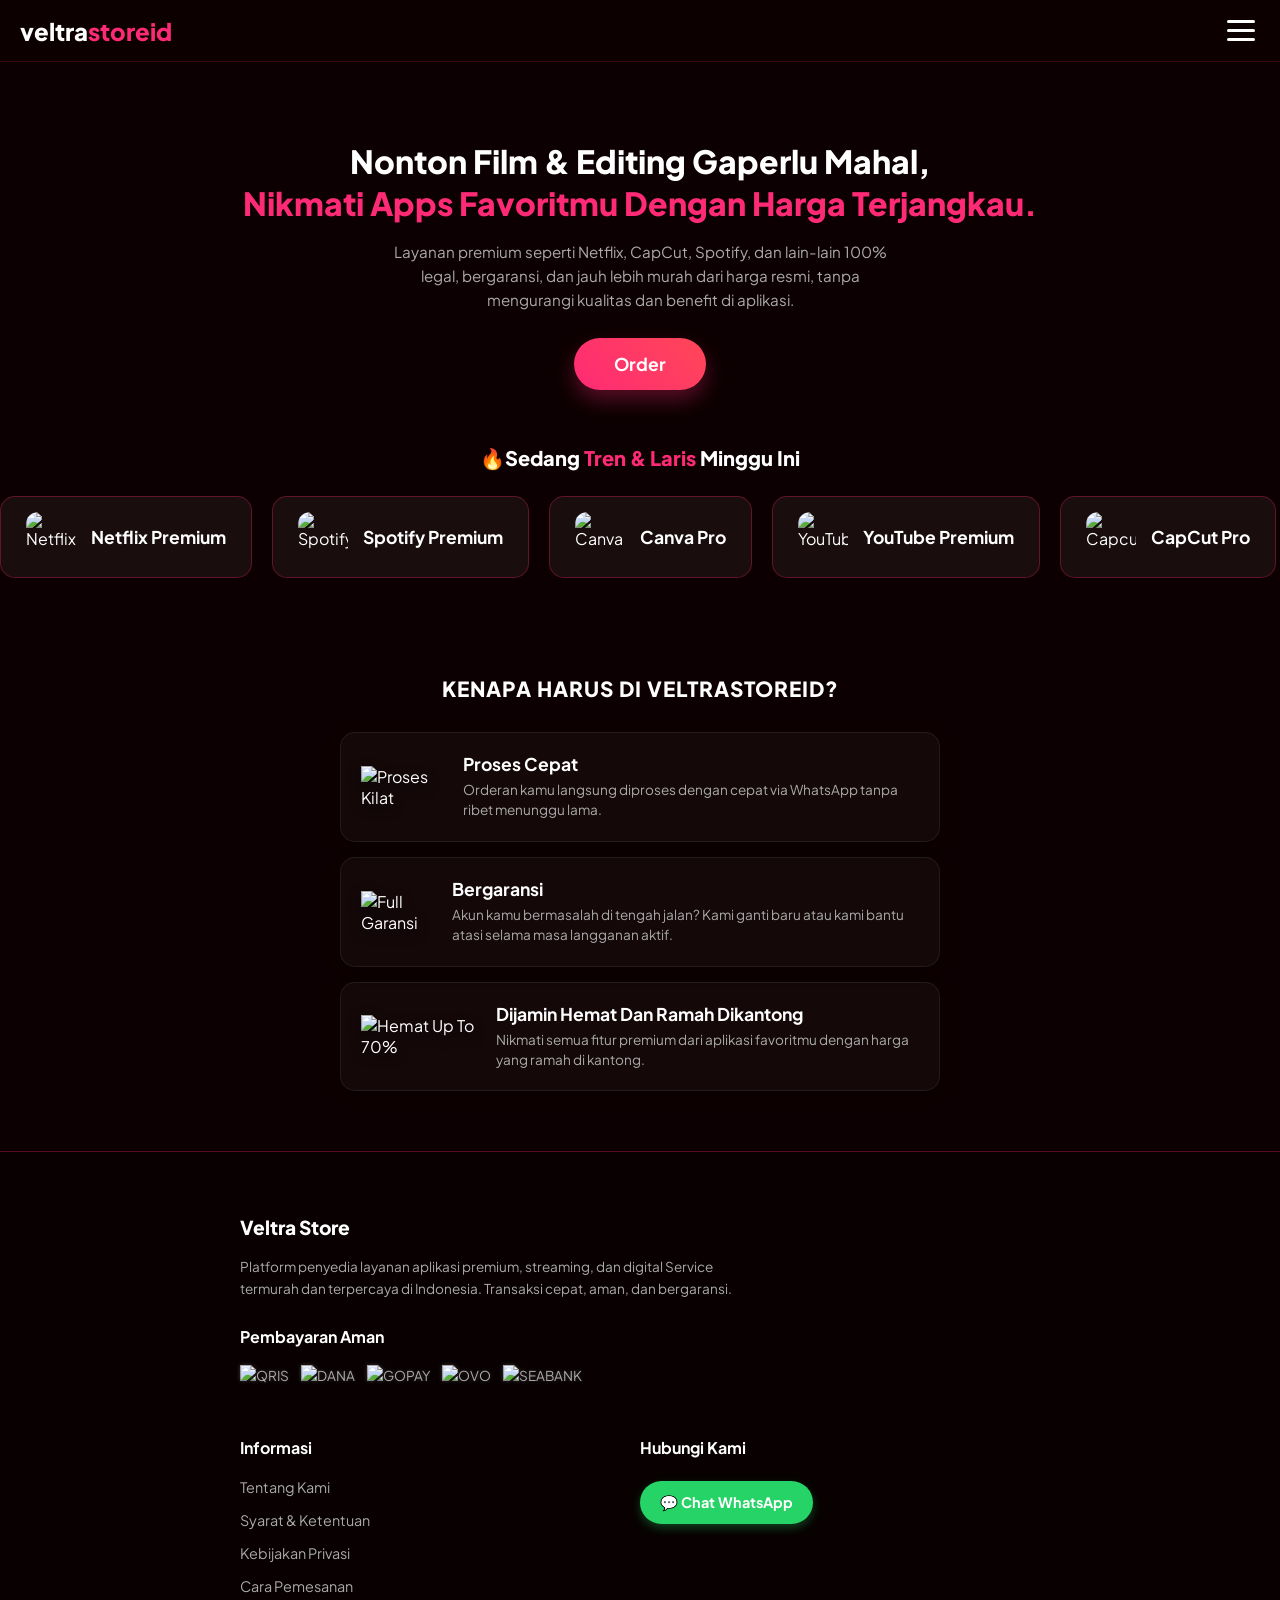
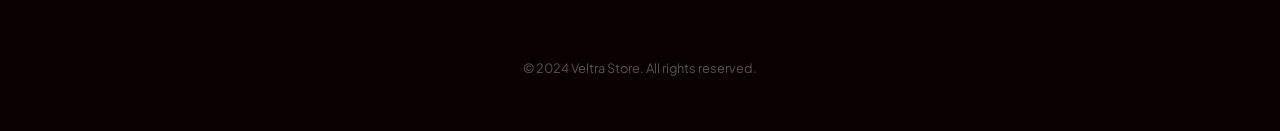
==== commit 9e7432a3: "Update title and hero section text in index.html" ====
--- a/index.html
+++ b/index.html
@@ -3,7 +3,7 @@
 <head>
     <meta charset="UTF-8">
     <meta name="viewport" content="width=device-width, initial-scale=1.0">
-    <title>Veltra Store - Layanan Premium Termurah</title>
+    <title>Veltra Store - Layanan Premium Apps Termurah</title>
     <link href="https://fonts.googleapis.com/css2?family=Plus+Jakarta+Sans:wght@400;600;700;800&display=swap" rel="stylesheet">
     <style>
         /* BASE STYLE */
@@ -105,7 +105,7 @@
 
     <!-- HERO SECTION -->
     <div class="hero scroll-reveal reveal-bottom">
-        <h1>Nonton Film & Produktif Gaperlu Mahal,<br><span>Nikmati Platform Favoritmu Dengan Harga Terjangkau.</span></h1>
+        <h1>Nonton Film & Editing Gaperlu Mahal,<br><span>Nikmati Apps Favoritmu Dengan Harga Terjangkau.</span></h1>
         <p>Layanan premium seperti Netflix, CapCut, Spotify, dan lain-lain 100% legal, bergaransi, dan jauh lebih murah dari harga resmi, tanpa mengurangi kualitas dan benefit di aplikasi.</p>
         <a href="produk.html" class="btn-order"> Order </a>
     </div>
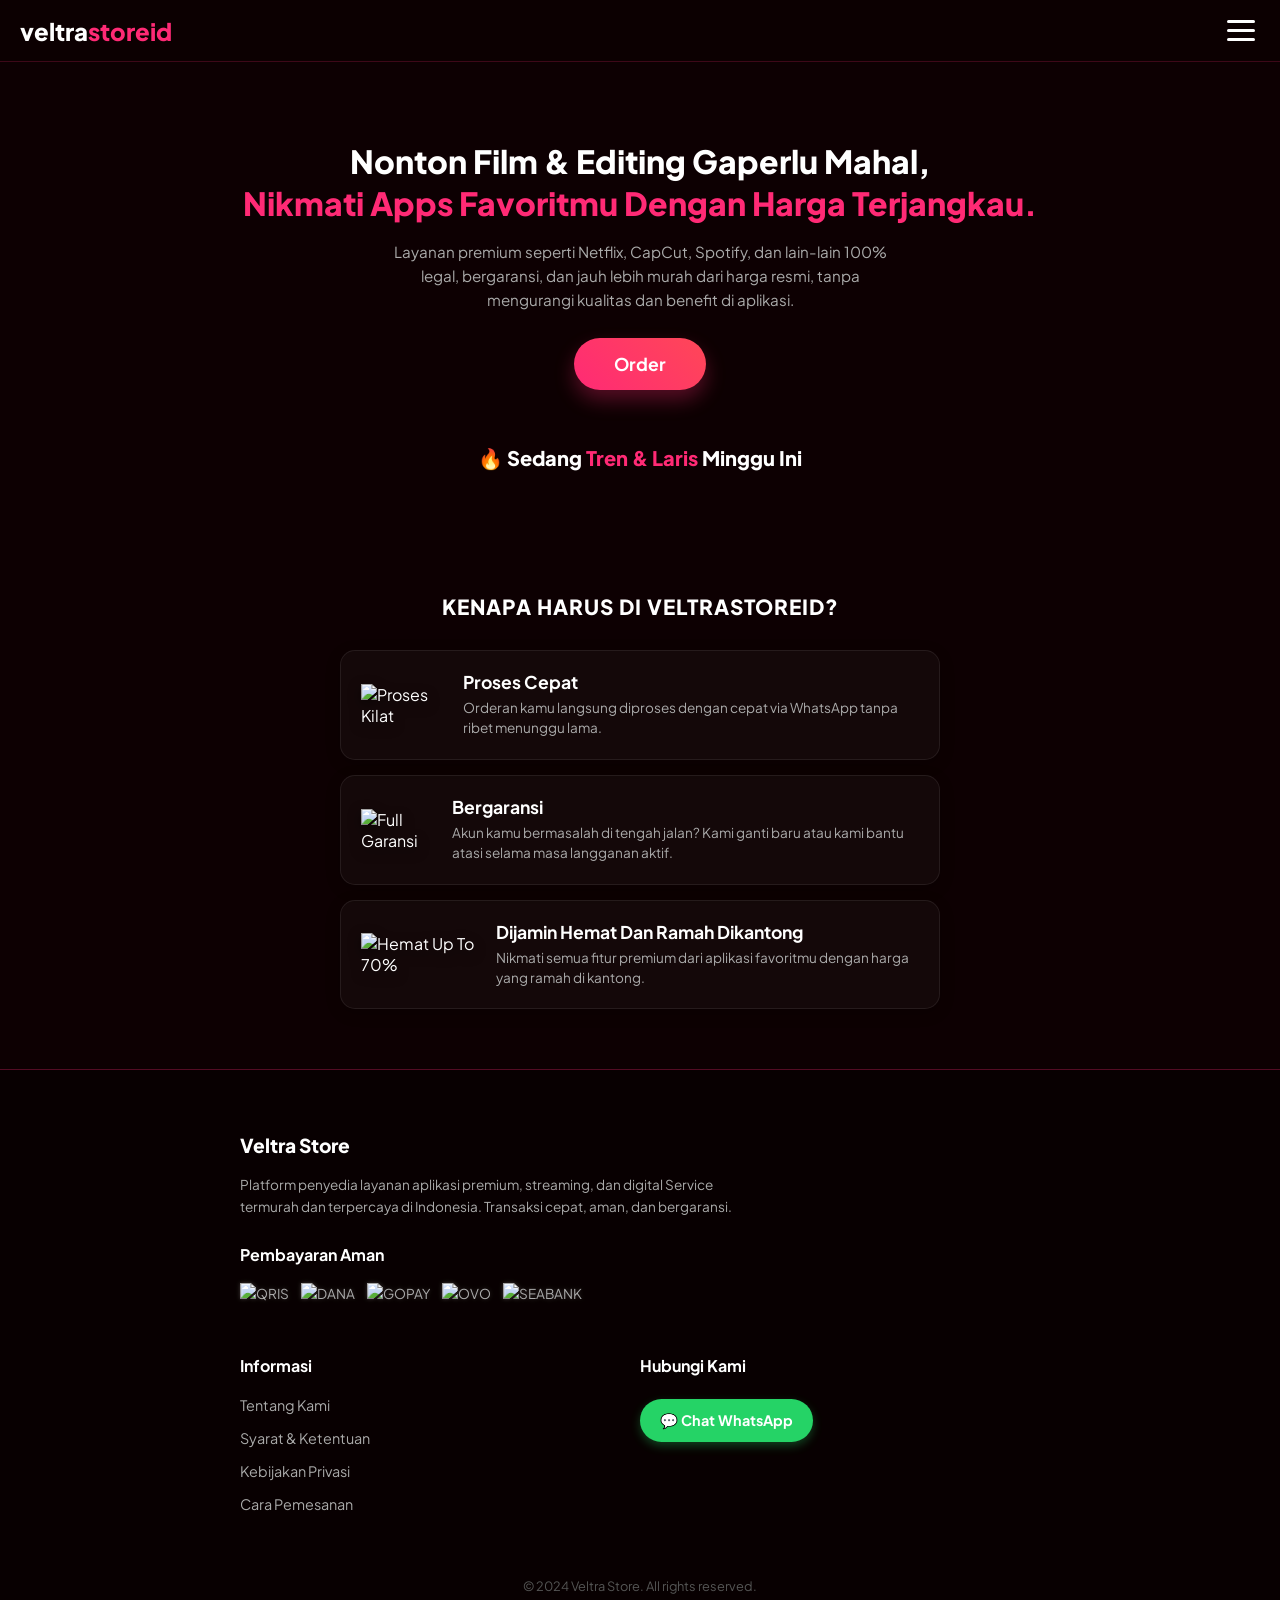
==== commit 7e713539: "Update logo link and improve hot card styles" ====
--- a/index.html
+++ b/index.html
@@ -11,7 +11,7 @@
         
         /* HEADER & HAMBURGER MENU */
         .header-main { background: rgba(13, 0, 2, 0.8); padding: 15px 20px; display: flex; justify-content: space-between; align-items: center; position: fixed; top: 0; width: 100%; box-sizing: border-box; z-index: 9999; backdrop-filter: blur(10px); border-bottom: 1px solid rgba(255,42,117,0.2); }
-        .logo-text { font-size: 1.5rem; font-weight: 800; color: #fff; margin: 0; }
+        .logo-text { font-size: 1.5rem; font-weight: 800; color: #fff; margin: 0; text-decoration: none; }
         .logo-text span { color: #ff2a75; }
         
         .hamburger { display: flex; flex-direction: column; gap: 6px; cursor: pointer; z-index: 10000; padding: 5px; }
@@ -43,7 +43,7 @@
         /* Ukuran Card, Padding & Ikon diperbesar */
         .hot-card { background: rgba(255,255,255,0.05); border: 1px solid rgba(255,42,117,0.3); padding: 15px 25px; border-radius: 15px; display: flex; align-items: center; gap: 15px; margin-right: 20px; cursor: pointer; transition: 0.3s; }
         .hot-card:hover { border-color: #ff2a75; background: rgba(255,42,117,0.1); transform: scale(1.05); }
-        .hot-card img { width: 50px; height: 50px; border-radius: 12px; object-fit: cover; }
+        .hot-card img { width: 50px; height: 50px; border-radius: 12px; object-fit: cover; background: #222; }
         .hot-card span { font-weight: 700; font-size: 1.1rem; white-space: nowrap; }
 
         @keyframes scroll-left { 0% { transform: translateX(0); } 100% { transform: translateX(-50%); } }
@@ -85,7 +85,7 @@
 
     <!-- HEADER & MENU -->
     <div class="header-main">
-        <h1 class="logo-text">veltra<span>storeid</span></h1>
+        <a href="index.html" class="logo-text">veltra<span>storeid</span></a>
         
         <!-- Menu Hamburger -->
         <div class="hamburger" id="hamburgerMenu">
@@ -94,12 +94,12 @@
             <span></span>
         </div>
 
-        <!-- Dropdown Menu (SUDAH DIUPDATE) -->
+        <!-- Dropdown Menu -->
         <div class="nav-dropdown" id="navDropdown">
-            <a href="index.html"> Beranda</a>
+            <a href="index.html">Beranda</a>
             <a href="produk.html">Katalog Order</a>
-            <a href="https://www.instagram.com/veltrastoreid?igsh=MWxraDlvbjBsdXlrOA==" target="_blank"> Instagram</a>
-            <a href="https://wa.me/6285166497792" target="_blank"> WhatsApp</a>
+            <a href="https://www.instagram.com/veltrastoreid?igsh=MWxraDlvbjBsdXlrOA==" target="_blank">Instagram</a>
+            <a href="https://wa.me/6285166497792" target="_blank">WhatsApp</a>
         </div>
     </div>
 
@@ -110,20 +110,11 @@
         <a href="produk.html" class="btn-order"> Order </a>
     </div>
 
-    <!-- APLIKASI POPULER (DIPERBESAR & DINAIKKAN) -->
+    <!-- APLIKASI POPULER (DINAMIS DARI ADMIN) -->
     <div class="hot-apps-section scroll-reveal reveal-bottom">
-        <div class="hot-apps-title">🔥Sedang <span>Tren & Laris</span> Minggu Ini</div>
-        <div class="marquee-wrapper" onclick="window.location.href='produk.html'">
-            <div class="hot-card"><img src="https://upload.wikimedia.org/wikipedia/commons/thumb/0/08/Netflix_2015_logo.svg/799px-Netflix_2015_logo.svg.png" alt="Netflix"><span>Netflix Premium</span></div>
-            <div class="hot-card"><img src="https://upload.wikimedia.org/wikipedia/commons/thumb/1/19/Spotify_logo_without_text.svg/1024px-Spotify_logo_without_text.svg.png" alt="Spotify"><span>Spotify Premium</span></div>
-            <div class="hot-card"><img src="https://upload.wikimedia.org/wikipedia/commons/thumb/0/08/Canva_icon_2021.svg/600px-Canva_icon_2021.svg.png" alt="Canva"><span>Canva Pro</span></div>
-            <div class="hot-card"><img src="https://upload.wikimedia.org/wikipedia/commons/thumb/0/09/YouTube_full-color_icon_%282017%29.svg/1024px-YouTube_full-color_icon_%282017%29.svg.png" alt="YouTube"><span>YouTube Premium</span></div>
-            <div class="hot-card"><img src="https://play-lh.googleusercontent.com/yFzESoR5Y5-nJ4dOQEqp-Q_Uj4QcEwz8CkkRofXN9U9Kif8t4Y7yW5f8fXl9Fp6M4w" alt="Capcut"><span>CapCut Pro</span></div>
-            <div class="hot-card"><img src="https://upload.wikimedia.org/wikipedia/commons/thumb/0/08/Netflix_2015_logo.svg/799px-Netflix_2015_logo.svg.png" alt="Netflix"><span>Netflix Premium</span></div>
-            <div class="hot-card"><img src="https://upload.wikimedia.org/wikipedia/commons/thumb/1/19/Spotify_logo_without_text.svg/1024px-Spotify_logo_without_text.svg.png" alt="Spotify"><span>Spotify Premium</span></div>
-            <div class="hot-card"><img src="https://upload.wikimedia.org/wikipedia/commons/thumb/0/08/Canva_icon_2021.svg/600px-Canva_icon_2021.svg.png" alt="Canva"><span>Canva Pro</span></div>
-            <div class="hot-card"><img src="https://upload.wikimedia.org/wikipedia/commons/thumb/0/09/YouTube_full-color_icon_%282017%29.svg/1024px-YouTube_full-color_icon_%282017%29.svg.png" alt="YouTube"><span>YouTube Premium</span></div>
-            <div class="hot-card"><img src="https://play-lh.googleusercontent.com/yFzESoR5Y5-nJ4dOQEqp-Q_Uj4QcEwz8CkkRofXN9U9Kif8t4Y7yW5f8fXl9Fp6M4w" alt="Capcut"><span>CapCut Pro</span></div>
+        <div class="hot-apps-title">🔥 Sedang <span>Tren & Laris</span> Minggu Ini</div>
+        <div class="marquee-wrapper" id="hotAppsMarquee" onclick="window.location.href='produk.html'">
+            <!-- Otomatis dimuat dari Firebase Admin -->
         </div>
     </div>
 
@@ -196,7 +187,6 @@
                 
                 <div style="flex: 1; min-width: 150px;">
                     <h4>Hubungi Kami</h4>
-                    <!-- Link WhatsApp Footer disamakan dengan requestmu -->
                     <a href="https://wa.me/6285166497792" target="_blank" class="btn-wa">💬 Chat WhatsApp</a>
                 </div>
             </div>
@@ -204,11 +194,58 @@
             <p style="text-align: center; margin-top: 50px; font-size: 0.8rem; color: #555;">© 2024 Veltra Store. All rights reserved.</p>
         </div>
     </div>
+
+    <!-- SCRIPT LOAD HOT APPS DARI FIREBASE (AMBIL LOGO OTOMATIS) -->
+    <script type="module">
+        import { initializeApp } from "https://www.gstatic.com/firebasejs/10.8.1/firebase-app.js";
+        import { getFirestore, doc, getDoc } from "https://www.gstatic.com/firebasejs/10.8.1/firebase-firestore.js";
+
+        const firebaseConfig = {
+            apiKey: "AIzaSyCZ9JmZRYU3i9_mrYsZPj7nr566wR7VQ78",
+            authDomain: "veltra-store-694e1.firebaseapp.com",
+            projectId: "veltra-store-694e1",
+            storageBucket: "veltra-store-694e1.firebasestorage.app",
+            messagingSenderId: "601493638172",
+            appId: "1:601493638172:web:12d9153c605d9b6e9863d9"
+        };
+        const app = initializeApp(firebaseConfig);
+        const db = getFirestore(app);
+
+        async function loadHotApps() {
+            try {
+                const settingSnap = await getDoc(doc(db, "toko", "pengaturan"));
+                const katalogSnap = await getDoc(doc(db, "toko", "katalog"));
+
+                if(settingSnap.exists() && katalogSnap.exists()) {
+                    const hotApps = settingSnap.data().hotApps || [];
+                    const dataLogo = katalogSnap.data().dataLogo || {};
+                    const marquee = document.getElementById('hotAppsMarquee');
+
+                    if(marquee && hotApps.length > 0) {
+                        let htmlContent = '';
+                        for(let i=0; i<2; i++) {
+                            hotApps.forEach(appName => {
+                                const trimmed = appName.trim();
+                                const logoUrl = dataLogo[trimmed] || 'https://via.placeholder.com/50';
+                                htmlContent += `
+                                    <div class="hot-card">
+                                        <img src="${logoUrl}" alt="${trimmed}">
+                                        <span>${trimmed}</span>
+                                    </div>
+                                `;
+                            });
+                        }
+                        marquee.innerHTML = htmlContent;
+                    }
+                }
+            } catch(e) {}
+        }
+        loadHotApps();
+    </script>
 
     <!-- SCRIPT ANIMASI & MENU GARIS 3 -->
     <script>
         document.addEventListener('DOMContentLoaded', () => {
-            // LOGIKA MENU GARIS 3 (HAMBURGER)
             const hamburger = document.getElementById('hamburgerMenu');
             const navDropdown = document.getElementById('navDropdown');
             
@@ -227,7 +264,6 @@
                 });
             }
 
-            // LOGIKA ANIMASI SCROLL
             const observer = new IntersectionObserver((entries) => {
                 entries.forEach((entry) => {
                     if (entry.isIntersecting) {
